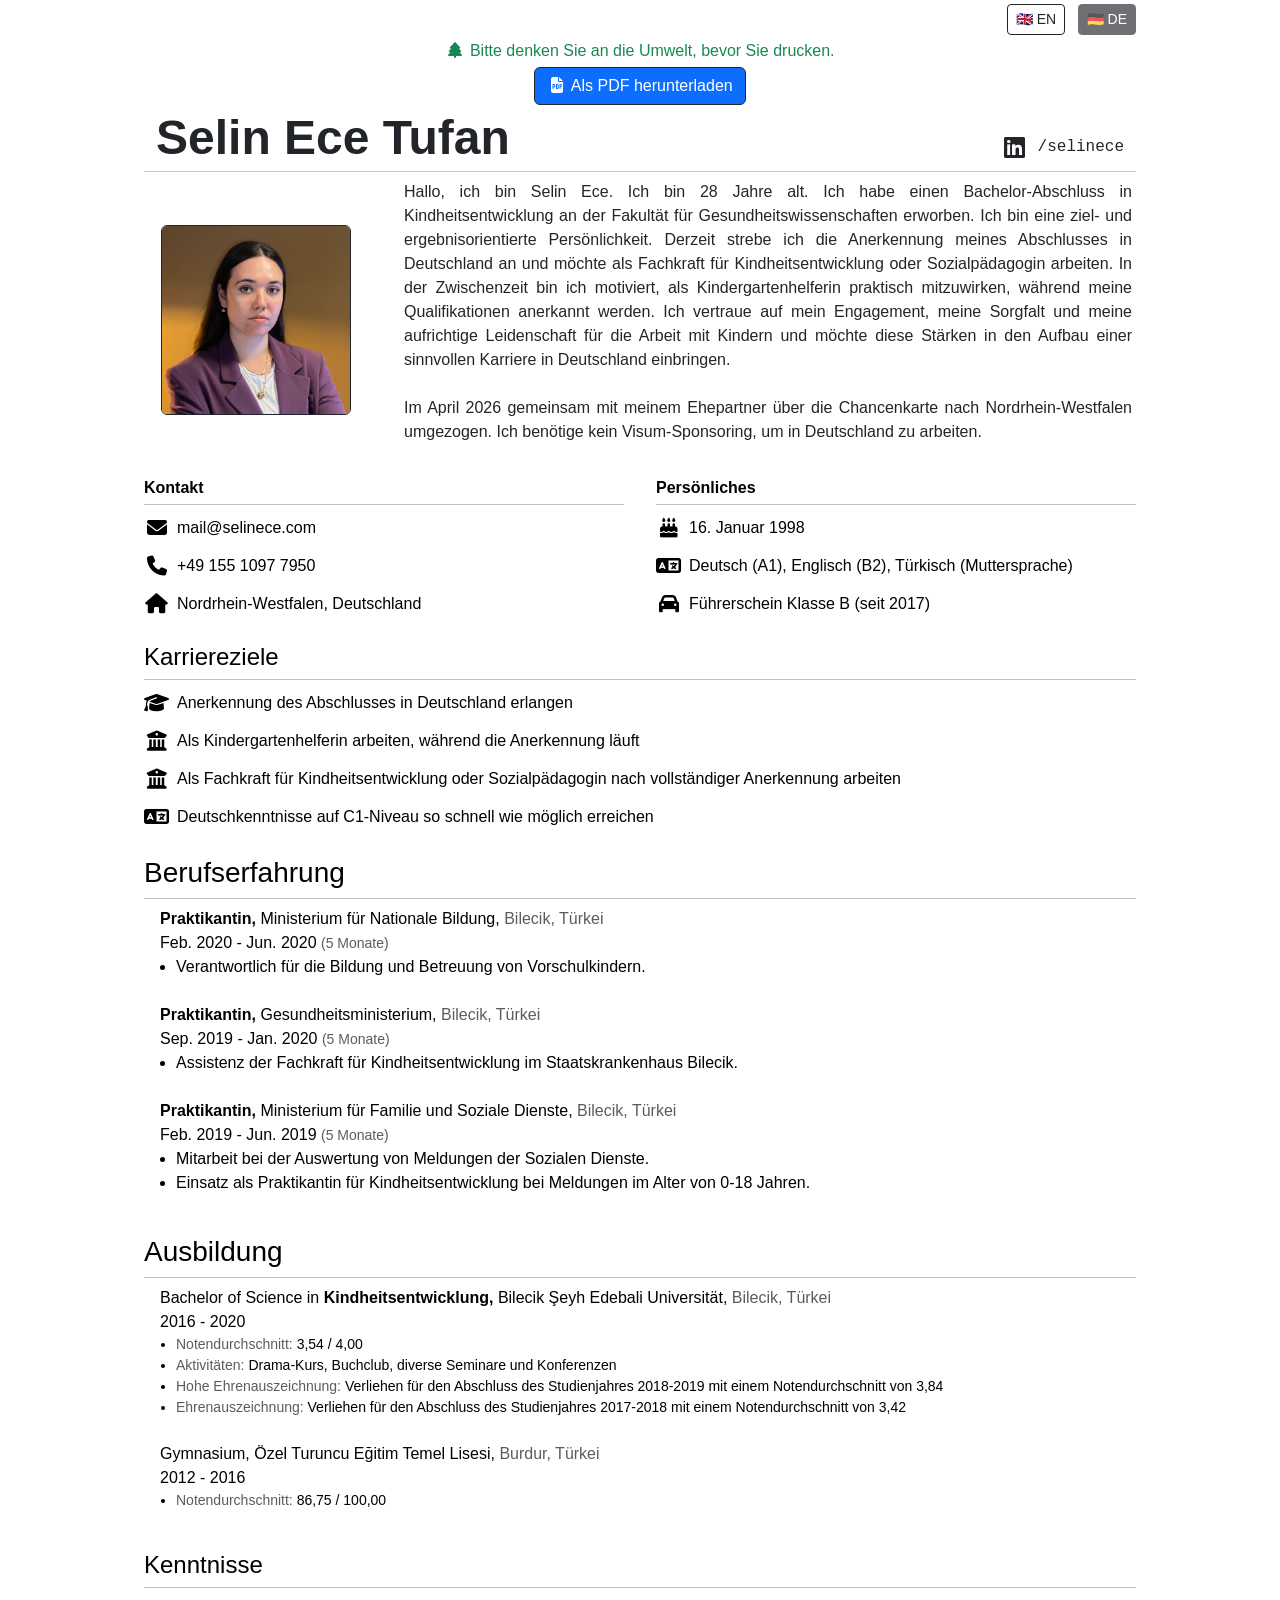
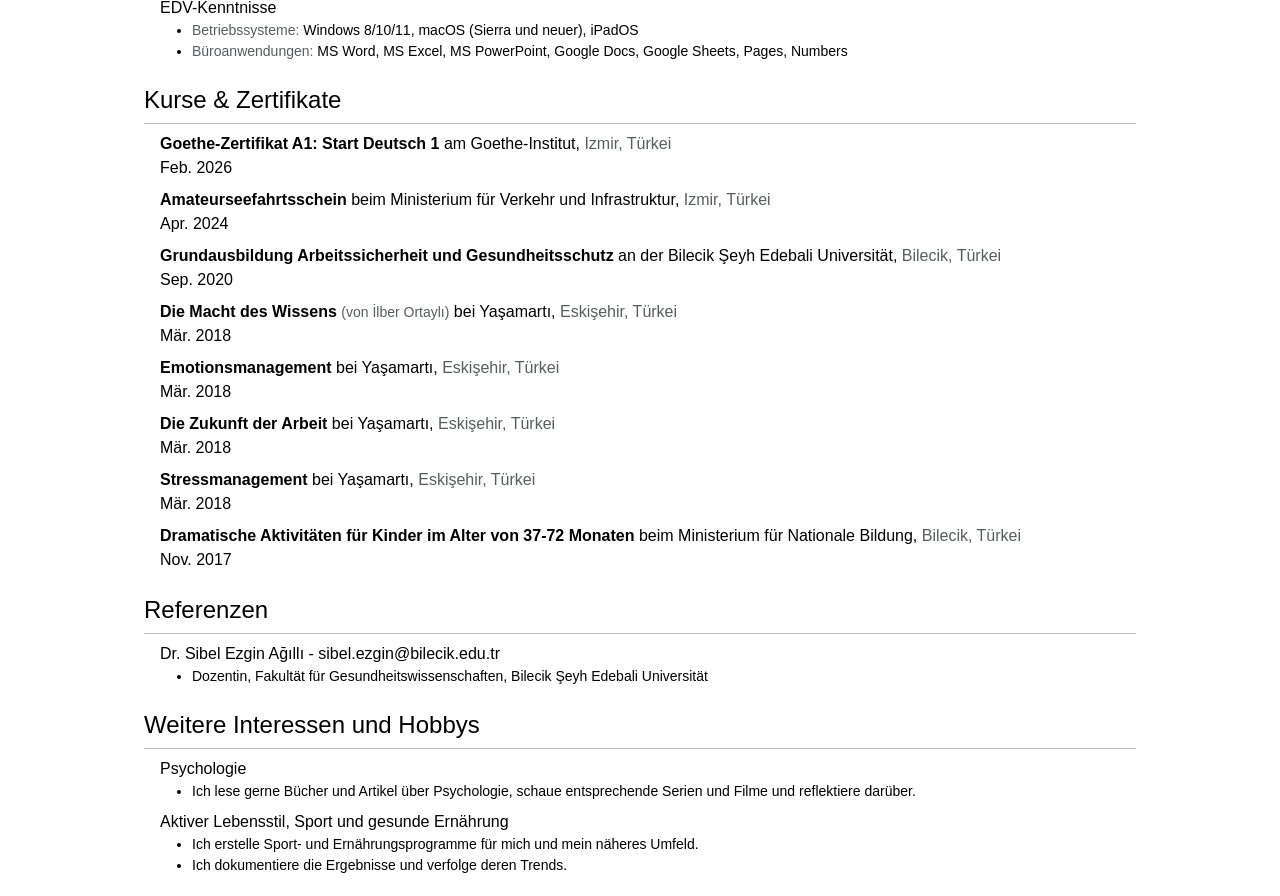
==== de/index.html @ 28ef95a2 "Redesign resume: EN/DE versions, Bootstrap 5, new sections - Migrated from Bootstrap 4 to 5.3.8 - Co" ====
<!DOCTYPE html>
<html lang="de">

<head>

    <meta charset="utf-8">
    <meta name="keywords"
          content="Selin Ece Tufan">
    <meta name="description" content="Selin Ece Tufan — Persönliche Webseite">
    <meta name="author" content="Selin Ece Tufan">
    <meta name="google" content="notranslate"/>
    <meta name="viewport" content="width=device-width, initial-scale=1">
    <meta name="theme-color" content="#ffffff">
    <link rel="canonical" href="https://selinece.com/de/"/>
    <link rel="alternate" hreflang="en" href="https://selinece.com/"/>
    <link rel="alternate" hreflang="de" href="https://selinece.com/de/"/>
    <link rel="alternate" hreflang="x-default" href="https://selinece.com/"/>

    <!-- Open Graph -->
    <meta property="og:type" content="website">
    <meta property="og:title" content="Selin Ece Tufan">
    <meta property="og:description" content="Selin Ece Tufan — Persönliche Webseite">
    <meta property="og:url" content="https://selinece.com/de/">
    <meta property="og:site_name" content="Selin Ece Tufan">

    <!-- Twitter/X Card -->
    <meta name="twitter:card" content="summary">
    <meta name="twitter:title" content="Selin Ece Tufan">
    <meta name="twitter:description" content="Selin Ece Tufan — Persönliche Webseite">
    <link rel="stylesheet" href="https://cdn.jsdelivr.net/npm/bootstrap@5.3.8/dist/css/bootstrap.min.css"
          integrity="sha384-sRIl4kxILFvY47J16cr9ZwB07vP4J8+LH7qKQnuqkuIAvNWLzeN8tE5YBujZqJLB" crossorigin="anonymous">
    <link href="../assets/fontawesome-free-6.2.1-web/css/fontawesome.css" rel="stylesheet">
    <link href="../assets/fontawesome-free-6.2.1-web/css/brands.css" rel="stylesheet">
    <link href="../assets/fontawesome-free-6.2.1-web/css/solid.css" rel="stylesheet">
    <link rel="stylesheet" href="../css/style.css">
    <title>Selin Ece Tufan</title>

    <!-- Structured Data -->
    <script type="application/ld+json">
    {
        "@context": "https://schema.org",
        "@type": "Person",
        "name": "Selin Ece Tufan",
        "url": "https://selinece.com",
        "image": "https://selinece.com/images/me.jpeg",
        "email": "mail@selinece.com",
        "address": {
            "@type": "PostalAddress",
            "addressRegion": "Nordrhein-Westfalen",
            "addressCountry": "DE"
        },
        "sameAs": [
            "https://www.linkedin.com/in/selinece"
        ],
        "alumniOf": [
            {
                "@type": "CollegeOrUniversity",
                "name": "Bilecik Şeyh Edebali Universität"
            }
        ]
    }
    </script>
</head>

<body>
<div class="container content-width">

    <div class="row d-print-none">
        <div class="col text-end">
            <a href="/" class="btn btn-sm btn-outline-dark m-1">🇬🇧 EN</a>
            <a href="/de/" class="btn btn-sm btn-dark m-1 disabled">🇩🇪 DE</a>
        </div>
    </div>
    <div class="row d-print-none">
        <div class="col text-center">
			<span class="text-success">
				<i class="fas fa-tree fa-fw"></i>
				Bitte denken Sie an die Umwelt, bevor Sie drucken.
			</span>
            <br>
            <a class="btn btn-primary m-1 border border-dark" href="../pdf/de/Selin Ece Tufan.pdf"
               role="button">
                <i class="fas fa-file-pdf fa-fw"></i>
                Als PDF herunterladen
            </a>
        </div>
    </div>

    <div class="row justify-content-between ms-1 me-1 align-items-end">
        <div class="col-12 col-md-auto">
            <h1 class="display-5 text-nowrap m-0 fw-bold">
                Selin Ece Tufan
            </h1>
        </div>
        <div class="col-12 col-md-auto mt-2 mt-md-0">
            <div class="d-flex align-items-end">
                <div>
                    <a href="https://www.linkedin.com/in/selinece">
                        <i class="fab fa-linkedin fa-fw h4 text-dark"></i>
                    </a>
                </div>
                <p class="mb-2 ms-2 text-dark font-monospace">/selinece</p>
            </div>
        </div>
    </div>
    <hr class="my-1 ms-1 me-1 mb-2">
    <div class="row">
        <div class="col-md-3 d-flex align-items-center justify-content-center">
            <img src="../images/me.jpeg" alt="Selin Ece Tufan" class="rounded img-fluid border border-dark"
                 style="max-height:190px;">
        </div>
        <div class="col ms-2 me-2">
            <p class="text-justify">
                Hallo, ich bin Selin Ece. Ich bin 28 Jahre alt. Ich habe einen Bachelor-Abschluss in Kindheitsentwicklung an der Fakultät für Gesundheitswissenschaften erworben. Ich bin eine ziel- und ergebnisorientierte Persönlichkeit. Derzeit strebe ich die Anerkennung meines Abschlusses in Deutschland an und möchte als Fachkraft für Kindheitsentwicklung oder Sozialpädagogin arbeiten. In der Zwischenzeit bin ich motiviert, als Kindergartenhelferin praktisch mitzuwirken, während meine Qualifikationen anerkannt werden. Ich vertraue auf mein Engagement, meine Sorgfalt und meine aufrichtige Leidenschaft für die Arbeit mit Kindern und möchte diese Stärken in den Aufbau einer sinnvollen Karriere in Deutschland einbringen.
                <br><br>
                Im April 2026 gemeinsam mit meinem Ehepartner über die Chancenkarte nach Nordrhein-Westfalen umgezogen. Ich benötige kein Visum-Sponsoring, um in Deutschland zu arbeiten.
            </p>
        </div>
    </div>

    <div class="row mt-3">
        <div class="col-md-6">
            <table class="table table-sm table-borderless">
                <thead>
                <tr>
                    <th class="mt-0 pt-0 mb-0 pb-0" colspan="2" scope="col">Kontakt</th>
                </tr>
                <tr>
                    <th colspan="2" scope="col">
                        <hr class="m-0">
                    </th>
                </tr>
                </thead>
                <tbody>
                <tr>
                    <td class="text-center lead max-w-30"><i class="fas fa-envelope fa-fw"></i></td>
                    <td class="align-middle">mail@selinece.com</td>
                </tr>
                <tr>
                    <td class="text-center lead max-w-30"><i class="fas fa-phone fa-fw"></i></td>
                    <td class="align-middle">+49 155 1097 7950</td>
                </tr>
                <tr>
                    <td class="text-center lead max-w-30"><i class="fas fa-home fa-fw"></i></td>
                    <td class="align-middle">Nordrhein-Westfalen, Deutschland</td>
                </tr>
                </tbody>
            </table>
        </div>
        <div class="col-md-6">
            <table class="table table-sm table-borderless">
                <thead>
                <tr>
                    <th class="mt-0 pt-0 mb-0 pb-0" colspan="2" scope="col">Persönliches</th>
                </tr>
                <tr>
                    <th colspan="2" scope="col">
                        <hr class="m-0">
                    </th>
                </tr>
                </thead>
                <tbody>
                <tr>
                    <td class="text-center lead max-w-30"><i class="fas fa-birthday-cake"></i></td>
                    <td class="align-middle">16. Januar 1998</td>
                </tr>
                <tr>
                    <td class="text-center lead max-w-30"><i class="fas fa-language"></i></td>
                    <td class="align-middle">Deutsch (A1), Englisch (B2), Türkisch (Muttersprache)</td>
                </tr>
                <tr>
                    <td class="text-center lead max-w-30"><i class="fas fa-car"></i></td>
                    <td class="align-middle">Führerschein Klasse B (seit 2017)</td>
                </tr>
                </tbody>
            </table>
        </div>
    </div>
    <div class="row">
        <div class="col">
            <table class="table table-sm table-borderless">
                <thead>
                <tr>
                    <th colspan="2" scope="col">
                        <p class="h4 m-0">Karriereziele</p>
                    </th>
                </tr>
                <tr>
                    <th colspan="2" scope="col">
                        <hr class="my-0">
                    </th>
                </tr>
                </thead>
                <tbody>
                <tr>
                    <td class="text-center lead max-w-30">
                        <i class="fas fa-graduation-cap fa-fw"></i>
                    </td>
                    <td class="align-middle">
                        Anerkennung des Abschlusses in Deutschland erlangen
                    </td>
                </tr>
                <tr>
                    <td class="text-center lead max-w-30">
                        <i class="fas fa-building-columns fa-fw"></i>
                    </td>
                    <td class="align-middle">
                        Als Kindergartenhelferin arbeiten, während die Anerkennung läuft
                    </td>
                </tr>
                <tr>
                    <td class="text-center lead max-w-30">
                        <i class="fas fa-building-columns fa-fw"></i>
                    </td>
                    <td class="align-middle">
                        Als Fachkraft für Kindheitsentwicklung oder Sozialpädagogin nach vollständiger Anerkennung arbeiten
                    </td>
                </tr>
                <tr>
                    <td class="text-center lead max-w-30">
                        <i class="fas fa-language fa-fw"></i>
                    </td>
                    <td class="align-middle">
                        Deutschkenntnisse auf C1-Niveau so schnell wie möglich erreichen
                    </td>
                </tr>
                </tbody>
            </table>
        </div>
    </div>
    <div class="row">
        <div class="col">
            <table class="table table-sm table-borderless">
                <thead>
                <tr>
                    <th colspan="2" scope="col">
                        <p class="h3 m-0">
                            Berufserfahrung
                        </p>
                    </th>
                </tr>
                </thead>
                <tbody>
                <tr>
                    <td colspan="2">
                        <hr class="my-0">
                    </td>
                </tr>
                <tr>
                    <td colspan="2" class="mb-0 pb-0">
                        <div class="row justify-content-between me-1 ms-1">
                            <div>
                                <b>
                                    Praktikantin,
                                </b>
                                Ministerium für Nationale Bildung,
                                <span class="text-muted">
									Bilecik, Türkei
								</span>
                            </div>
                            <div>
                                Feb. 2020 - Jun. 2020 <span
                                    class="text-muted text-nowrap small">(5 Monate)</span>
                            </div>
                        </div>
                    </td>
                </tr>
                <tr>
                    <td class="text-justify mt-0 pt-0" colspan="2">
                        <ul>
                            <li>Verantwortlich für die Bildung und Betreuung von Vorschulkindern.
                            </li>
                        </ul>
                    </td>
                </tr>
                <tr>
                    <td colspan="2" class="mb-0 pb-0">
                        <div class="row justify-content-between me-1 ms-1">
                            <div>
                                <b>
                                    Praktikantin,
                                </b>
                                Gesundheitsministerium,
                                <span class="text-muted">
									Bilecik, Türkei
								</span>
                            </div>
                            <div>
                                Sep. 2019 - Jan. 2020 <span
                                    class="text-muted text-nowrap small">(5 Monate)</span>
                            </div>
                        </div>
                    </td>
                </tr>
                <tr>
                    <td class="text-justify mt-0 pt-0" colspan="2">
                        <ul>
                            <li>Assistenz der Fachkraft für Kindheitsentwicklung im Staatskrankenhaus Bilecik.
                            </li>
                        </ul>
                    </td>
                </tr>
                <tr>
                    <td colspan="2" class="mb-0 pb-0">
                        <div class="row justify-content-between me-1 ms-1">
                            <div>
                                <b>
                                    Praktikantin,
                                </b>
                                Ministerium für Familie und Soziale Dienste,
                                <span class="text-muted">
									Bilecik, Türkei
								</span>
                            </div>
                            <div>
                                Feb. 2019 - Jun. 2019 <span
                                    class="text-muted text-nowrap small">(5 Monate)</span>
                            </div>
                        </div>
                    </td>
                </tr>
                <tr>
                    <td class="text-justify mt-0 pt-0" colspan="2">
                        <ul>
                            <li>Mitarbeit bei der Auswertung von Meldungen der Sozialen Dienste.
                            </li>
                            <li>Einsatz als Praktikantin für Kindheitsentwicklung bei Meldungen im Alter von 0-18 Jahren.
                            </li>
                        </ul>
                    </td>
                </tr>
                </tbody>
            </table>
        </div>
    </div>
    <div class="row">
        <div class="col">
            <table class="table table-sm table-borderless">
                <thead>
                <tr>
                    <th colspan="2" scope="col">
                        <p class="h3 m-0">Ausbildung</p>
                    </th>
                </tr>
                <tr>
                    <th colspan="2" scope="col">
                        <hr class="my-0">
                    </th>
                </tr>
                </thead>
                <tbody>
                <tr>
                    <td colspan="2" class="mb-0 pb-0">
                        <div class="row justify-content-between me-1 ms-1">
                            <div>
                                Bachelor of Science in
                                <b>Kindheitsentwicklung, </b>
                                    Bilecik Şeyh Edebali Universität,
                                <span class="text-muted">
									Bilecik, Türkei
								</span>
                            </div>
                            <div>
                                2016 - 2020
                            </div>
                        </div>
                    </td>
                </tr>
                <tr>
                    <td class="text-justify mt-0 pt-0" colspan="2">
                        <ul>
                            <li class="small">
								<span class="text-muted">
									Notendurchschnitt:
								</span>
                                3,54 / 4,00
                            </li>
                            <li class="small">
								<span class="text-muted">
									Aktivitäten:
								</span>
                                Drama-Kurs, Buchclub, diverse Seminare und Konferenzen
                            </li>
                            <li class="small">
								<span class="text-muted">
									Hohe Ehrenauszeichnung:
								</span>
                                Verliehen für den Abschluss des Studienjahres 2018-2019 mit einem Notendurchschnitt von 3,84
                            </li>
                            <li class="small">
								<span class="text-muted">
									Ehrenauszeichnung:
								</span>
                                Verliehen für den Abschluss des Studienjahres 2017-2018 mit einem Notendurchschnitt von 3,42
                            </li>
                        </ul>
                    </td>
                </tr>
                <tr>
                    <td colspan="2" class="mb-0 pb-0">
                        <div class="row justify-content-between me-1 ms-1">
                            <div>
                                Gymnasium,
                                Özel Turuncu Eğitim Temel Lisesi,
                                <span class="text-muted">
									Burdur, Türkei
								</span>
                            </div>
                            <div>
                                2012 - 2016
                            </div>
                        </div>
                    </td>
                </tr>
                <tr>
                    <td class="text-justify mt-0 pt-0" colspan="2">
                        <ul>
                            <li class="small">
								<span class="text-muted">
									Notendurchschnitt:
								</span>
                                86,75 / 100,00
                            </li>
                        </ul>
                    </td>
                </tr>
                </tbody>
            </table>
        </div>
    </div>
    <div class="row">
        <div class="col">
            <table class="table table-sm table-borderless">
                <thead>
                <tr>
                    <th colspan="2" scope="col">
                        <p class="h4 m-0">Kenntnisse</p>
                    </th>
                </tr>
                <tr>
                    <th colspan="2" scope="col">
                        <hr class="my-0">
                    </th>
                </tr>
                </thead>
                <tbody>
                <tr>
                    <td colspan="2">
                        <div class="row justify-content-between me-1 ms-1">
                            <div>
                                EDV-Kenntnisse
                                <br>
                                <ul class="m-0">
                                    <li class="small">
										<span class="text-muted">
											Betriebssysteme:
										</span>
                                        Windows 8/10/11, macOS (Sierra und neuer), iPadOS
                                    </li>
                                    <li class="small">
										<span class="text-muted">
											Büroanwendungen:
										</span>
                                        MS Word, MS Excel, MS PowerPoint, Google Docs, Google Sheets, Pages, Numbers
                                    </li>
                                </ul>
                            </div>
                        </div>
                    </td>
                </tr>
                </tbody>
            </table>
        </div>
    </div>
    <div class="row">
        <div class="col">
            <table class="table table-sm table-borderless">
                <thead>
                <tr>
                    <th colspan="2" scope="col">
                        <p class="h4 m-0">Kurse & Zertifikate</p>
                    </th>
                </tr>
                <tr>
                    <th colspan="2" scope="col">
                        <hr class="my-0">
                    </th>
                </tr>
                </thead>
                <tbody>
                <tr>
                    <td colspan="2">
                        <div class="row justify-content-between me-1 ms-1">
                            <div>
                                <b>Goethe-Zertifikat A1: Start Deutsch 1</b>
                                am Goethe-Institut,
                                <span class="text-muted">Izmir, Türkei</span>
                            </div>
                            <div>Feb. 2026</div>
                        </div>
                    </td>
                </tr>
                <tr>
                    <td colspan="2">
                        <div class="row justify-content-between me-1 ms-1">
                            <div>
                                <b>Amateurseefahrtsschein</b>
                                beim Ministerium für Verkehr und Infrastruktur,
                                <span class="text-muted">Izmir, Türkei</span>
                            </div>
                            <div>Apr. 2024</div>
                        </div>
                    </td>
                </tr>
                <tr>
                    <td colspan="2">
                        <div class="row justify-content-between me-1 ms-1">
                            <div>
                                <b>Grundausbildung Arbeitssicherheit und Gesundheitsschutz</b>
                                an der Bilecik Şeyh Edebali Universität,
                                <span class="text-muted">Bilecik, Türkei</span>
                            </div>
                            <div>Sep. 2020</div>
                        </div>
                    </td>
                </tr>
                <tr>
                    <td colspan="2">
                        <div class="row justify-content-between me-1 ms-1">
                            <div>
                                <b>Die Macht des Wissens</b>
                                <span class="text-muted small">(von İlber Ortaylı)</span>
                                bei Yaşamartı,
                                <span class="text-muted">Eskişehir, Türkei</span>
                            </div>
                            <div>Mär. 2018</div>
                        </div>
                    </td>
                </tr>
                <tr>
                    <td colspan="2">
                        <div class="row justify-content-between me-1 ms-1">
                            <div>
                                <b>Emotionsmanagement</b>
                                bei Yaşamartı,
                                <span class="text-muted">Eskişehir, Türkei</span>
                            </div>
                            <div>Mär. 2018</div>
                        </div>
                    </td>
                </tr>
                <tr>
                    <td colspan="2">
                        <div class="row justify-content-between me-1 ms-1">
                            <div>
                                <b>Die Zukunft der Arbeit</b>
                                bei Yaşamartı,
                                <span class="text-muted">Eskişehir, Türkei</span>
                            </div>
                            <div>Mär. 2018</div>
                        </div>
                    </td>
                </tr>
                <tr>
                    <td colspan="2">
                        <div class="row justify-content-between me-1 ms-1">
                            <div>
                                <b>Stressmanagement</b>
                                bei Yaşamartı,
                                <span class="text-muted">Eskişehir, Türkei</span>
                            </div>
                            <div>Mär. 2018</div>
                        </div>
                    </td>
                </tr>
                <tr>
                    <td colspan="2">
                        <div class="row justify-content-between me-1 ms-1">
                            <div>
                                <b>Dramatische Aktivitäten für Kinder im Alter von 37-72 Monaten</b>
                                beim Ministerium für Nationale Bildung,
                                <span class="text-muted">Bilecik, Türkei</span>
                            </div>
                            <div>Nov. 2017</div>
                        </div>
                    </td>
                </tr>
                </tbody>
            </table>
        </div>
    </div>
    <div class="row">
        <div class="col">
            <table class="table table-sm table-borderless">
                <thead>
                <tr>
                    <th colspan="2" scope="col">
                        <p class="h4 m-0">Referenzen</p>
                    </th>
                </tr>
                <tr>
                    <th colspan="2" scope="col">
                        <hr class="my-0">
                    </th>
                </tr>
                </thead>
                <tbody>
                <tr>
                    <td colspan="2">
                        <div class="row justify-content-between me-1 ms-1">
                            <div>
                                Dr. Sibel Ezgin Ağıllı - sibel.ezgin@bilecik.edu.tr
                                <br>
                                <ul class="m-0">
                                    <li class="small">
                                        Dozentin, Fakultät für Gesundheitswissenschaften, Bilecik Şeyh Edebali Universität
                                    </li>
                                </ul>
                            </div>
                        </div>
                    </td>
                </tr>
                </tbody>
            </table>
        </div>
    </div>
    <div class="row">
        <div class="col">
            <table class="table table-sm table-borderless">
                <thead>
                <tr>
                    <th colspan="2" scope="col">
                        <p class="h4 m-0">Weitere Interessen und Hobbys</p>
                    </th>
                </tr>
                <tr>
                    <th colspan="2" scope="col">
                        <hr class="my-0">
                    </th>
                </tr>
                </thead>
                <tbody>
                <tr>
                    <td colspan="2">
                        <div class="row justify-content-between me-1 ms-1">
                            <div>
                                Psychologie
                                <br>
                                <ul class="m-0">
                                    <li class="small">
                                        Ich lese gerne Bücher und Artikel über Psychologie, schaue entsprechende Serien und Filme und reflektiere darüber.
                                    </li>
                                </ul>
                            </div>
                        </div>
                    </td>
                </tr>
                <tr>
                    <td colspan="2">
                        <div class="row justify-content-between me-1 ms-1">
                            <div>
                                Aktiver Lebensstil, Sport und gesunde Ernährung
                                <br>
                                <ul class="m-0">
                                    <li class="small">
                                        Ich erstelle Sport- und Ernährungsprogramme für mich und mein näheres Umfeld.
                                    </li>
                                    <li class="small">
                                        Ich dokumentiere die Ergebnisse und verfolge deren Trends.
                                    </li>
                                </ul>
                            </div>
                        </div>
                    </td>
                </tr>
                </tbody>
            </table>
        </div>
    </div>
</div>

<script src="https://cdn.jsdelivr.net/npm/bootstrap@5.3.8/dist/js/bootstrap.bundle.min.js"
        integrity="sha384-FKyoEForCGlyvwx9Hj09JcYn3nv7wiPVlz7YYwJrWVcXK/BmnVDxM+D2scQbITxI" crossorigin="anonymous"></script>
<script async defer src="https://buttons.github.io/buttons.js"></script>

</body>

</html>
---- assets/fontawesome-free-6.2.1-web/css/brands.css ----
/*!
 * Font Awesome Free 6.2.1 by @fontawesome - https://fontawesome.com
 * License - https://fontawesome.com/license/free (Icons: CC BY 4.0, Fonts: SIL OFL 1.1, Code: MIT License)
 * Copyright 2022 Fonticons, Inc.
 */
:root, :host {
  --fa-style-family-brands: 'Font Awesome 6 Brands';
  --fa-font-brands: normal 400 1em/1 'Font Awesome 6 Brands'; }

@font-face {
  font-family: 'Font Awesome 6 Brands';
  font-style: normal;
  font-weight: 400;
  font-display: block;
  src: url("../webfonts/fa-brands-400.woff2") format("woff2"), url("../webfonts/fa-brands-400.ttf") format("truetype"); }

.fab,
.fa-brands {
  font-weight: 400; }

.fa-monero:before {
  content: "\f3d0"; }

.fa-hooli:before {
  content: "\f427"; }

.fa-yelp:before {
  content: "\f1e9"; }

.fa-cc-visa:before {
  content: "\f1f0"; }

.fa-lastfm:before {
  content: "\f202"; }

.fa-shopware:before {
  content: "\f5b5"; }

.fa-creative-commons-nc:before {
  content: "\f4e8"; }

.fa-aws:before {
  content: "\f375"; }

.fa-redhat:before {
  content: "\f7bc"; }

.fa-yoast:before {
  content: "\f2b1"; }

.fa-cloudflare:before {
  content: "\e07d"; }

.fa-ups:before {
  content: "\f7e0"; }

.fa-wpexplorer:before {
  content: "\f2de"; }

.fa-dyalog:before {
  content: "\f399"; }

.fa-bity:before {
  content: "\f37a"; }

.fa-stackpath:before {
  content: "\f842"; }

.fa-buysellads:before {
  content: "\f20d"; }

.fa-first-order:before {
  content: "\f2b0"; }

.fa-modx:before {
  content: "\f285"; }

.fa-guilded:before {
  content: "\e07e"; }

.fa-vnv:before {
  content: "\f40b"; }

.fa-square-js:before {
  content: "\f3b9"; }

.fa-js-square:before {
  content: "\f3b9"; }

.fa-microsoft:before {
  content: "\f3ca"; }

.fa-qq:before {
  content: "\f1d6"; }

.fa-orcid:before {
  content: "\f8d2"; }

.fa-java:before {
  content: "\f4e4"; }

.fa-invision:before {
  content: "\f7b0"; }

.fa-creative-commons-pd-alt:before {
  content: "\f4ed"; }

.fa-centercode:before {
  content: "\f380"; }

.fa-glide-g:before {
  content: "\f2a6"; }

.fa-drupal:before {
  content: "\f1a9"; }

.fa-hire-a-helper:before {
  content: "\f3b0"; }

.fa-creative-commons-by:before {
  content: "\f4e7"; }

.fa-unity:before {
  content: "\e049"; }

.fa-whmcs:before {
  content: "\f40d"; }

.fa-rocketchat:before {
  content: "\f3e8"; }

.fa-vk:before {
  content: "\f189"; }

.fa-untappd:before {
  content: "\f405"; }

.fa-mailchimp:before {
  content: "\f59e"; }

.fa-css3-alt:before {
  content: "\f38b"; }

.fa-square-reddit:before {
  content: "\f1a2"; }

.fa-reddit-square:before {
  content: "\f1a2"; }

.fa-vimeo-v:before {
  content: "\f27d"; }

.fa-contao:before {
  content: "\f26d"; }

.fa-square-font-awesome:before {
  content: "\e5ad"; }

.fa-deskpro:before {
  content: "\f38f"; }

.fa-sistrix:before {
  content: "\f3ee"; }

.fa-square-instagram:before {
  content: "\e055"; }

.fa-instagram-square:before {
  content: "\e055"; }

.fa-battle-net:before {
  content: "\f835"; }

.fa-the-red-yeti:before {
  content: "\f69d"; }

.fa-square-hacker-news:before {
  content: "\f3af"; }

.fa-hacker-news-square:before {
  content: "\f3af"; }

.fa-edge:before {
  content: "\f282"; }

.fa-napster:before {
  content: "\f3d2"; }

.fa-square-snapchat:before {
  content: "\f2ad"; }

.fa-snapchat-square:before {
  content: "\f2ad"; }

.fa-google-plus-g:before {
  content: "\f0d5"; }

.fa-artstation:before {
  content: "\f77a"; }

.fa-markdown:before {
  content: "\f60f"; }

.fa-sourcetree:before {
  content: "\f7d3"; }

.fa-google-plus:before {
  content: "\f2b3"; }

.fa-diaspora:before {
  content: "\f791"; }

.fa-foursquare:before {
  content: "\f180"; }

.fa-stack-overflow:before {
  content: "\f16c"; }

.fa-github-alt:before {
  content: "\f113"; }

.fa-phoenix-squadron:before {
  content: "\f511"; }

.fa-pagelines:before {
  content: "\f18c"; }

.fa-algolia:before {
  content: "\f36c"; }

.fa-red-river:before {
  content: "\f3e3"; }

.fa-creative-commons-sa:before {
  content: "\f4ef"; }

.fa-safari:before {
  content: "\f267"; }

.fa-google:before {
  content: "\f1a0"; }

.fa-square-font-awesome-stroke:before {
  content: "\f35c"; }

.fa-font-awesome-alt:before {
  content: "\f35c"; }

.fa-atlassian:before {
  content: "\f77b"; }

.fa-linkedin-in:before {
  content: "\f0e1"; }

.fa-digital-ocean:before {
  content: "\f391"; }

.fa-nimblr:before {
  content: "\f5a8"; }

.fa-chromecast:before {
  content: "\f838"; }

.fa-evernote:before {
  content: "\f839"; }

.fa-hacker-news:before {
  content: "\f1d4"; }

.fa-creative-commons-sampling:before {
  content: "\f4f0"; }

.fa-adversal:before {
  content: "\f36a"; }

.fa-creative-commons:before {
  content: "\f25e"; }

.fa-watchman-monitoring:before {
  content: "\e087"; }

.fa-fonticons:before {
  content: "\f280"; }

.fa-weixin:before {
  content: "\f1d7"; }

.fa-shirtsinbulk:before {
  content: "\f214"; }

.fa-codepen:before {
  content: "\f1cb"; }

.fa-git-alt:before {
  content: "\f841"; }

.fa-lyft:before {
  content: "\f3c3"; }

.fa-rev:before {
  content: "\f5b2"; }

.fa-windows:before {
  content: "\f17a"; }

.fa-wizards-of-the-coast:before {
  content: "\f730"; }

.fa-square-viadeo:before {
  content: "\f2aa"; }

.fa-viadeo-square:before {
  content: "\f2aa"; }

.fa-meetup:before {
  content: "\f2e0"; }

.fa-centos:before {
  content: "\f789"; }

.fa-adn:before {
  content: "\f170"; }

.fa-cloudsmith:before {
  content: "\f384"; }

.fa-pied-piper-alt:before {
  content: "\f1a8"; }

.fa-square-dribbble:before {
  content: "\f397"; }

.fa-dribbble-square:before {
  content: "\f397"; }

.fa-codiepie:before {
  content: "\f284"; }

.fa-node:before {
  content: "\f419"; }

.fa-mix:before {
  content: "\f3cb"; }

.fa-steam:before {
  content: "\f1b6"; }

.fa-cc-apple-pay:before {
  content: "\f416"; }

.fa-scribd:before {
  content: "\f28a"; }

.fa-openid:before {
  content: "\f19b"; }

.fa-instalod:before {
  content: "\e081"; }

.fa-expeditedssl:before {
  content: "\f23e"; }

.fa-sellcast:before {
  content: "\f2da"; }

.fa-square-twitter:before {
  content: "\f081"; }

.fa-twitter-square:before {
  content: "\f081"; }

.fa-r-project:before {
  content: "\f4f7"; }

.fa-delicious:before {
  content: "\f1a5"; }

.fa-freebsd:before {
  content: "\f3a4"; }

.fa-vuejs:before {
  content: "\f41f"; }

.fa-accusoft:before {
  content: "\f369"; }

.fa-ioxhost:before {
  content: "\f208"; }

.fa-fonticons-fi:before {
  content: "\f3a2"; }

.fa-app-store:before {
  content: "\f36f"; }

.fa-cc-mastercard:before {
  content: "\f1f1"; }

.fa-itunes-note:before {
  content: "\f3b5"; }

.fa-golang:before {
  content: "\e40f"; }

.fa-kickstarter:before {
  content: "\f3bb"; }

.fa-grav:before {
  content: "\f2d6"; }

.fa-weibo:before {
  content: "\f18a"; }

.fa-uncharted:before {
  content: "\e084"; }

.fa-firstdraft:before {
  content: "\f3a1"; }

.fa-square-youtube:before {
  content: "\f431"; }

.fa-youtube-square:before {
  content: "\f431"; }

.fa-wikipedia-w:before {
  content: "\f266"; }

.fa-wpressr:before {
  content: "\f3e4"; }

.fa-rendact:before {
  content: "\f3e4"; }

.fa-angellist:before {
  content: "\f209"; }

.fa-galactic-republic:before {
  content: "\f50c"; }

.fa-nfc-directional:before {
  content: "\e530"; }

.fa-skype:before {
  content: "\f17e"; }

.fa-joget:before {
  content: "\f3b7"; }

.fa-fedora:before {
  content: "\f798"; }

.fa-stripe-s:before {
  content: "\f42a"; }

.fa-meta:before {
  content: "\e49b"; }

.fa-laravel:before {
  content: "\f3bd"; }

.fa-hotjar:before {
  content: "\f3b1"; }

.fa-bluetooth-b:before {
  content: "\f294"; }

.fa-sticker-mule:before {
  content: "\f3f7"; }

.fa-creative-commons-zero:before {
  content: "\f4f3"; }

.fa-hips:before {
  content: "\f452"; }

.fa-behance:before {
  content: "\f1b4"; }

.fa-reddit:before {
  content: "\f1a1"; }

.fa-discord:before {
  content: "\f392"; }

.fa-chrome:before {
  content: "\f268"; }

.fa-app-store-ios:before {
  content: "\f370"; }

.fa-cc-discover:before {
  content: "\f1f2"; }

.fa-wpbeginner:before {
  content: "\f297"; }

.fa-confluence:before {
  content: "\f78d"; }

.fa-mdb:before {
  content: "\f8ca"; }

.fa-dochub:before {
  content: "\f394"; }

.fa-accessible-icon:before {
  content: "\f368"; }

.fa-ebay:before {
  content: "\f4f4"; }

.fa-amazon:before {
  content: "\f270"; }

.fa-unsplash:before {
  content: "\e07c"; }

.fa-yarn:before {
  content: "\f7e3"; }

.fa-square-steam:before {
  content: "\f1b7"; }

.fa-steam-square:before {
  content: "\f1b7"; }

.fa-500px:before {
  content: "\f26e"; }

.fa-square-vimeo:before {
  content: "\f194"; }

.fa-vimeo-square:before {
  content: "\f194"; }

.fa-asymmetrik:before {
  content: "\f372"; }

.fa-font-awesome:before {
  content: "\f2b4"; }

.fa-font-awesome-flag:before {
  content: "\f2b4"; }

.fa-font-awesome-logo-full:before {
  content: "\f2b4"; }

.fa-gratipay:before {
  content: "\f184"; }

.fa-apple:before {
  content: "\f179"; }

.fa-hive:before {
  content: "\e07f"; }

.fa-gitkraken:before {
  content: "\f3a6"; }

.fa-keybase:before {
  content: "\f4f5"; }

.fa-apple-pay:before {
  content: "\f415"; }

.fa-padlet:before {
  content: "\e4a0"; }

.fa-amazon-pay:before {
  content: "\f42c"; }

.fa-square-github:before {
  content: "\f092"; }

.fa-github-square:before {
  content: "\f092"; }

.fa-stumbleupon:before {
  content: "\f1a4"; }

.fa-fedex:before {
  content: "\f797"; }

.fa-phoenix-framework:before {
  content: "\f3dc"; }

.fa-shopify:before {
  content: "\e057"; }

.fa-neos:before {
  content: "\f612"; }

.fa-hackerrank:before {
  content: "\f5f7"; }

.fa-researchgate:before {
  content: "\f4f8"; }

.fa-swift:before {
  content: "\f8e1"; }

.fa-angular:before {
  content: "\f420"; }

.fa-speakap:before {
  content: "\f3f3"; }

.fa-angrycreative:before {
  content: "\f36e"; }

.fa-y-combinator:before {
  content: "\f23b"; }

.fa-empire:before {
  content: "\f1d1"; }

.fa-envira:before {
  content: "\f299"; }

.fa-square-gitlab:before {
  content: "\e5ae"; }

.fa-gitlab-square:before {
  content: "\e5ae"; }

.fa-studiovinari:before {
  content: "\f3f8"; }

.fa-pied-piper:before {
  content: "\f2ae"; }

.fa-wordpress:before {
  content: "\f19a"; }

.fa-product-hunt:before {
  content: "\f288"; }

.fa-firefox:before {
  content: "\f269"; }

.fa-linode:before {
  content: "\f2b8"; }

.fa-goodreads:before {
  content: "\f3a8"; }

.fa-square-odnoklassniki:before {
  content: "\f264"; }

.fa-odnoklassniki-square:before {
  content: "\f264"; }

.fa-jsfiddle:before {
  content: "\f1cc"; }

.fa-sith:before {
  content: "\f512"; }

.fa-themeisle:before {
  content: "\f2b2"; }

.fa-page4:before {
  content: "\f3d7"; }

.fa-hashnode:before {
  content: "\e499"; }

.fa-react:before {
  content: "\f41b"; }

.fa-cc-paypal:before {
  content: "\f1f4"; }

.fa-squarespace:before {
  content: "\f5be"; }

.fa-cc-stripe:before {
  content: "\f1f5"; }

.fa-creative-commons-share:before {
  content: "\f4f2"; }

.fa-bitcoin:before {
  content: "\f379"; }

.fa-keycdn:before {
  content: "\f3ba"; }

.fa-opera:before {
  content: "\f26a"; }

.fa-itch-io:before {
  content: "\f83a"; }

.fa-umbraco:before {
  content: "\f8e8"; }

.fa-galactic-senate:before {
  content: "\f50d"; }

.fa-ubuntu:before {
  content: "\f7df"; }

.fa-draft2digital:before {
  content: "\f396"; }

.fa-stripe:before {
  content: "\f429"; }

.fa-houzz:before {
  content: "\f27c"; }

.fa-gg:before {
  content: "\f260"; }

.fa-dhl:before {
  content: "\f790"; }

.fa-square-pinterest:before {
  content: "\f0d3"; }

.fa-pinterest-square:before {
  content: "\f0d3"; }

.fa-xing:before {
  content: "\f168"; }

.fa-blackberry:before {
  content: "\f37b"; }

.fa-creative-commons-pd:before {
  content: "\f4ec"; }

.fa-playstation:before {
  content: "\f3df"; }

.fa-quinscape:before {
  content: "\f459"; }

.fa-less:before {
  content: "\f41d"; }

.fa-blogger-b:before {
  content: "\f37d"; }

.fa-opencart:before {
  content: "\f23d"; }

.fa-vine:before {
  content: "\f1ca"; }

.fa-paypal:before {
  content: "\f1ed"; }

.fa-gitlab:before {
  content: "\f296"; }

.fa-typo3:before {
  content: "\f42b"; }

.fa-reddit-alien:before {
  content: "\f281"; }

.fa-yahoo:before {
  content: "\f19e"; }

.fa-dailymotion:before {
  content: "\e052"; }

.fa-affiliatetheme:before {
  content: "\f36b"; }

.fa-pied-piper-pp:before {
  content: "\f1a7"; }

.fa-bootstrap:before {
  content: "\f836"; }

.fa-odnoklassniki:before {
  content: "\f263"; }

.fa-nfc-symbol:before {
  content: "\e531"; }

.fa-ethereum:before {
  content: "\f42e"; }

.fa-speaker-deck:before {
  content: "\f83c"; }

.fa-creative-commons-nc-eu:before {
  content: "\f4e9"; }

.fa-patreon:before {
  content: "\f3d9"; }

.fa-avianex:before {
  content: "\f374"; }

.fa-ello:before {
  content: "\f5f1"; }

.fa-gofore:before {
  content: "\f3a7"; }

.fa-bimobject:before {
  content: "\f378"; }

.fa-facebook-f:before {
  content: "\f39e"; }

.fa-square-google-plus:before {
  content: "\f0d4"; }

.fa-google-plus-square:before {
  content: "\f0d4"; }

.fa-mandalorian:before {
  content: "\f50f"; }

.fa-first-order-alt:before {
  content: "\f50a"; }

.fa-osi:before {
  content: "\f41a"; }

.fa-google-wallet:before {
  content: "\f1ee"; }

.fa-d-and-d-beyond:before {
  content: "\f6ca"; }

.fa-periscope:before {
  content: "\f3da"; }

.fa-fulcrum:before {
  content: "\f50b"; }

.fa-cloudscale:before {
  content: "\f383"; }

.fa-forumbee:before {
  content: "\f211"; }

.fa-mizuni:before {
  content: "\f3cc"; }

.fa-schlix:before {
  content: "\f3ea"; }

.fa-square-xing:before {
  content: "\f169"; }

.fa-xing-square:before {
  content: "\f169"; }

.fa-bandcamp:before {
  content: "\f2d5"; }

.fa-wpforms:before {
  content: "\f298"; }

.fa-cloudversify:before {
  content: "\f385"; }

.fa-usps:before {
  content: "\f7e1"; }

.fa-megaport:before {
  content: "\f5a3"; }

.fa-magento:before {
  content: "\f3c4"; }

.fa-spotify:before {
  content: "\f1bc"; }

.fa-optin-monster:before {
  content: "\f23c"; }

.fa-fly:before {
  content: "\f417"; }

.fa-aviato:before {
  content: "\f421"; }

.fa-itunes:before {
  content: "\f3b4"; }

.fa-cuttlefish:before {
  content: "\f38c"; }

.fa-blogger:before {
  content: "\f37c"; }

.fa-flickr:before {
  content: "\f16e"; }

.fa-viber:before {
  content: "\f409"; }

.fa-soundcloud:before {
  content: "\f1be"; }

.fa-digg:before {
  content: "\f1a6"; }

.fa-tencent-weibo:before {
  content: "\f1d5"; }

.fa-symfony:before {
  content: "\f83d"; }

.fa-maxcdn:before {
  content: "\f136"; }

.fa-etsy:before {
  content: "\f2d7"; }

.fa-facebook-messenger:before {
  content: "\f39f"; }

.fa-audible:before {
  content: "\f373"; }

.fa-think-peaks:before {
  content: "\f731"; }

.fa-bilibili:before {
  content: "\e3d9"; }

.fa-erlang:before {
  content: "\f39d"; }

.fa-cotton-bureau:before {
  content: "\f89e"; }

.fa-dashcube:before {
  content: "\f210"; }

.fa-42-group:before {
  content: "\e080"; }

.fa-innosoft:before {
  content: "\e080"; }

.fa-stack-exchange:before {
  content: "\f18d"; }

.fa-elementor:before {
  content: "\f430"; }

.fa-square-pied-piper:before {
  content: "\e01e"; }

.fa-pied-piper-square:before {
  content: "\e01e"; }

.fa-creative-commons-nd:before {
  content: "\f4eb"; }

.fa-palfed:before {
  content: "\f3d8"; }

.fa-superpowers:before {
  content: "\f2dd"; }

.fa-resolving:before {
  content: "\f3e7"; }

.fa-xbox:before {
  content: "\f412"; }

.fa-searchengin:before {
  content: "\f3eb"; }

.fa-tiktok:before {
  content: "\e07b"; }

.fa-square-facebook:before {
  content: "\f082"; }

.fa-facebook-square:before {
  content: "\f082"; }

.fa-renren:before {
  content: "\f18b"; }

.fa-linux:before {
  content: "\f17c"; }

.fa-glide:before {
  content: "\f2a5"; }

.fa-linkedin:before {
  content: "\f08c"; }

.fa-hubspot:before {
  content: "\f3b2"; }

.fa-deploydog:before {
  content: "\f38e"; }

.fa-twitch:before {
  content: "\f1e8"; }

.fa-ravelry:before {
  content: "\f2d9"; }

.fa-mixer:before {
  content: "\e056"; }

.fa-square-lastfm:before {
  content: "\f203"; }

.fa-lastfm-square:before {
  content: "\f203"; }

.fa-vimeo:before {
  content: "\f40a"; }

.fa-mendeley:before {
  content: "\f7b3"; }

.fa-uniregistry:before {
  content: "\f404"; }

.fa-figma:before {
  content: "\f799"; }

.fa-creative-commons-remix:before {
  content: "\f4ee"; }

.fa-cc-amazon-pay:before {
  content: "\f42d"; }

.fa-dropbox:before {
  content: "\f16b"; }

.fa-instagram:before {
  content: "\f16d"; }

.fa-cmplid:before {
  content: "\e360"; }

.fa-facebook:before {
  content: "\f09a"; }

.fa-gripfire:before {
  content: "\f3ac"; }

.fa-jedi-order:before {
  content: "\f50e"; }

.fa-uikit:before {
  content: "\f403"; }

.fa-fort-awesome-alt:before {
  content: "\f3a3"; }

.fa-phabricator:before {
  content: "\f3db"; }

.fa-ussunnah:before {
  content: "\f407"; }

.fa-earlybirds:before {
  content: "\f39a"; }

.fa-trade-federation:before {
  content: "\f513"; }

.fa-autoprefixer:before {
  content: "\f41c"; }

.fa-whatsapp:before {
  content: "\f232"; }

.fa-slideshare:before {
  content: "\f1e7"; }

.fa-google-play:before {
  content: "\f3ab"; }

.fa-viadeo:before {
  content: "\f2a9"; }

.fa-line:before {
  content: "\f3c0"; }

.fa-google-drive:before {
  content: "\f3aa"; }

.fa-servicestack:before {
  content: "\f3ec"; }

.fa-simplybuilt:before {
  content: "\f215"; }

.fa-bitbucket:before {
  content: "\f171"; }

.fa-imdb:before {
  content: "\f2d8"; }

.fa-deezer:before {
  content: "\e077"; }

.fa-raspberry-pi:before {
  content: "\f7bb"; }

.fa-jira:before {
  content: "\f7b1"; }

.fa-docker:before {
  content: "\f395"; }

.fa-screenpal:before {
  content: "\e570"; }

.fa-bluetooth:before {
  content: "\f293"; }

.fa-gitter:before {
  content: "\f426"; }

.fa-d-and-d:before {
  content: "\f38d"; }

.fa-microblog:before {
  content: "\e01a"; }

.fa-cc-diners-club:before {
  content: "\f24c"; }

.fa-gg-circle:before {
  content: "\f261"; }

.fa-pied-piper-hat:before {
  content: "\f4e5"; }

.fa-kickstarter-k:before {
  content: "\f3bc"; }

.fa-yandex:before {
  content: "\f413"; }

.fa-readme:before {
  content: "\f4d5"; }

.fa-html5:before {
  content: "\f13b"; }

.fa-sellsy:before {
  content: "\f213"; }

.fa-sass:before {
  content: "\f41e"; }

.fa-wirsindhandwerk:before {
  content: "\e2d0"; }

.fa-wsh:before {
  content: "\e2d0"; }

.fa-buromobelexperte:before {
  content: "\f37f"; }

.fa-salesforce:before {
  content: "\f83b"; }

.fa-octopus-deploy:before {
  content: "\e082"; }

.fa-medapps:before {
  content: "\f3c6"; }

.fa-ns8:before {
  content: "\f3d5"; }

.fa-pinterest-p:before {
  content: "\f231"; }

.fa-apper:before {
  content: "\f371"; }

.fa-fort-awesome:before {
  content: "\f286"; }

.fa-waze:before {
  content: "\f83f"; }

.fa-cc-jcb:before {
  content: "\f24b"; }

.fa-snapchat:before {
  content: "\f2ab"; }

.fa-snapchat-ghost:before {
  content: "\f2ab"; }

.fa-fantasy-flight-games:before {
  content: "\f6dc"; }

.fa-rust:before {
  content: "\e07a"; }

.fa-wix:before {
  content: "\f5cf"; }

.fa-square-behance:before {
  content: "\f1b5"; }

.fa-behance-square:before {
  content: "\f1b5"; }

.fa-supple:before {
  content: "\f3f9"; }

.fa-rebel:before {
  content: "\f1d0"; }

.fa-css3:before {
  content: "\f13c"; }

.fa-staylinked:before {
  content: "\f3f5"; }

.fa-kaggle:before {
  content: "\f5fa"; }

.fa-space-awesome:before {
  content: "\e5ac"; }

.fa-deviantart:before {
  content: "\f1bd"; }

.fa-cpanel:before {
  content: "\f388"; }

.fa-goodreads-g:before {
  content: "\f3a9"; }

.fa-square-git:before {
  content: "\f1d2"; }

.fa-git-square:before {
  content: "\f1d2"; }

.fa-square-tumblr:before {
  content: "\f174"; }

.fa-tumblr-square:before {
  content: "\f174"; }

.fa-trello:before {
  content: "\f181"; }

.fa-creative-commons-nc-jp:before {
  content: "\f4ea"; }

.fa-get-pocket:before {
  content: "\f265"; }

.fa-perbyte:before {
  content: "\e083"; }

.fa-grunt:before {
  content: "\f3ad"; }

.fa-weebly:before {
  content: "\f5cc"; }

.fa-connectdevelop:before {
  content: "\f20e"; }

.fa-leanpub:before {
  content: "\f212"; }

.fa-black-tie:before {
  content: "\f27e"; }

.fa-themeco:before {
  content: "\f5c6"; }

.fa-python:before {
  content: "\f3e2"; }

.fa-android:before {
  content: "\f17b"; }

.fa-bots:before {
  content: "\e340"; }

.fa-free-code-camp:before {
  content: "\f2c5"; }

.fa-hornbill:before {
  content: "\f592"; }

.fa-js:before {
  content: "\f3b8"; }

.fa-ideal:before {
  content: "\e013"; }

.fa-git:before {
  content: "\f1d3"; }

.fa-dev:before {
  content: "\f6cc"; }

.fa-sketch:before {
  content: "\f7c6"; }

.fa-yandex-international:before {
  content: "\f414"; }

.fa-cc-amex:before {
  content: "\f1f3"; }

.fa-uber:before {
  content: "\f402"; }

.fa-github:before {
  content: "\f09b"; }

.fa-php:before {
  content: "\f457"; }

.fa-alipay:before {
  content: "\f642"; }

.fa-youtube:before {
  content: "\f167"; }

.fa-skyatlas:before {
  content: "\f216"; }

.fa-firefox-browser:before {
  content: "\e007"; }

.fa-replyd:before {
  content: "\f3e6"; }

.fa-suse:before {
  content: "\f7d6"; }

.fa-jenkins:before {
  content: "\f3b6"; }

.fa-twitter:before {
  content: "\f099"; }

.fa-rockrms:before {
  content: "\f3e9"; }

.fa-pinterest:before {
  content: "\f0d2"; }

.fa-buffer:before {
  content: "\f837"; }

.fa-npm:before {
  content: "\f3d4"; }

.fa-yammer:before {
  content: "\f840"; }

.fa-btc:before {
  content: "\f15a"; }

.fa-dribbble:before {
  content: "\f17d"; }

.fa-stumbleupon-circle:before {
  content: "\f1a3"; }

.fa-internet-explorer:before {
  content: "\f26b"; }

.fa-telegram:before {
  content: "\f2c6"; }

.fa-telegram-plane:before {
  content: "\f2c6"; }

.fa-old-republic:before {
  content: "\f510"; }

.fa-square-whatsapp:before {
  content: "\f40c"; }

.fa-whatsapp-square:before {
  content: "\f40c"; }

.fa-node-js:before {
  content: "\f3d3"; }

.fa-edge-legacy:before {
  content: "\e078"; }

.fa-slack:before {
  content: "\f198"; }

.fa-slack-hash:before {
  content: "\f198"; }

.fa-medrt:before {
  content: "\f3c8"; }

.fa-usb:before {
  content: "\f287"; }

.fa-tumblr:before {
  content: "\f173"; }

.fa-vaadin:before {
  content: "\f408"; }

.fa-quora:before {
  content: "\f2c4"; }

.fa-reacteurope:before {
  content: "\f75d"; }

.fa-medium:before {
  content: "\f23a"; }

.fa-medium-m:before {
  content: "\f23a"; }

.fa-amilia:before {
  content: "\f36d"; }

.fa-mixcloud:before {
  content: "\f289"; }

.fa-flipboard:before {
  content: "\f44d"; }

.fa-viacoin:before {
  content: "\f237"; }

.fa-critical-role:before {
  content: "\f6c9"; }

.fa-sitrox:before {
  content: "\e44a"; }

.fa-discourse:before {
  content: "\f393"; }

.fa-joomla:before {
  content: "\f1aa"; }

.fa-mastodon:before {
  content: "\f4f6"; }

.fa-airbnb:before {
  content: "\f834"; }

.fa-wolf-pack-battalion:before {
  content: "\f514"; }

.fa-buy-n-large:before {
  content: "\f8a6"; }

.fa-gulp:before {
  content: "\f3ae"; }

.fa-creative-commons-sampling-plus:before {
  content: "\f4f1"; }

.fa-strava:before {
  content: "\f428"; }

.fa-ember:before {
  content: "\f423"; }

.fa-canadian-maple-leaf:before {
  content: "\f785"; }

.fa-teamspeak:before {
  content: "\f4f9"; }

.fa-pushed:before {
  content: "\f3e1"; }

.fa-wordpress-simple:before {
  content: "\f411"; }

.fa-nutritionix:before {
  content: "\f3d6"; }

.fa-wodu:before {
  content: "\e088"; }

.fa-google-pay:before {
  content: "\e079"; }

.fa-intercom:before {
  content: "\f7af"; }

.fa-zhihu:before {
  content: "\f63f"; }

.fa-korvue:before {
  content: "\f42f"; }

.fa-pix:before {
  content: "\e43a"; }

.fa-steam-symbol:before {
  content: "\f3f6"; }
---- assets/fontawesome-free-6.2.1-web/css/solid.css ----
/*!
 * Font Awesome Free 6.2.1 by @fontawesome - https://fontawesome.com
 * License - https://fontawesome.com/license/free (Icons: CC BY 4.0, Fonts: SIL OFL 1.1, Code: MIT License)
 * Copyright 2022 Fonticons, Inc.
 */
:root, :host {
  --fa-style-family-classic: 'Font Awesome 6 Free';
  --fa-font-solid: normal 900 1em/1 'Font Awesome 6 Free'; }

@font-face {
  font-family: 'Font Awesome 6 Free';
  font-style: normal;
  font-weight: 900;
  font-display: block;
  src: url("../webfonts/fa-solid-900.woff2") format("woff2"), url("../webfonts/fa-solid-900.ttf") format("truetype"); }

.fas,
.fa-solid {
  font-weight: 900; }
---- css/style.css ----
body {
	font-family: sans-serif;
}

.content-width {
	max-width: 1024px;
}

@media print {
	.content-width {
		max-width: 100%;
	}

	@page {
		margin: 0.5in;

		@bottom-center {
			content: counter(page) "/" counter(pages);
			font-size: 10pt;
			color: #6c757d;
		}
	}
}

.max-w-30 {
	width: 30px !important;
}

.text-justify {
	text-align: justify;
}

a:link {
	text-decoration: none;
}

a:visited {
	text-decoration: none;
}

a:hover {
	text-decoration: none;
}

a:active {
	text-decoration: none;
}
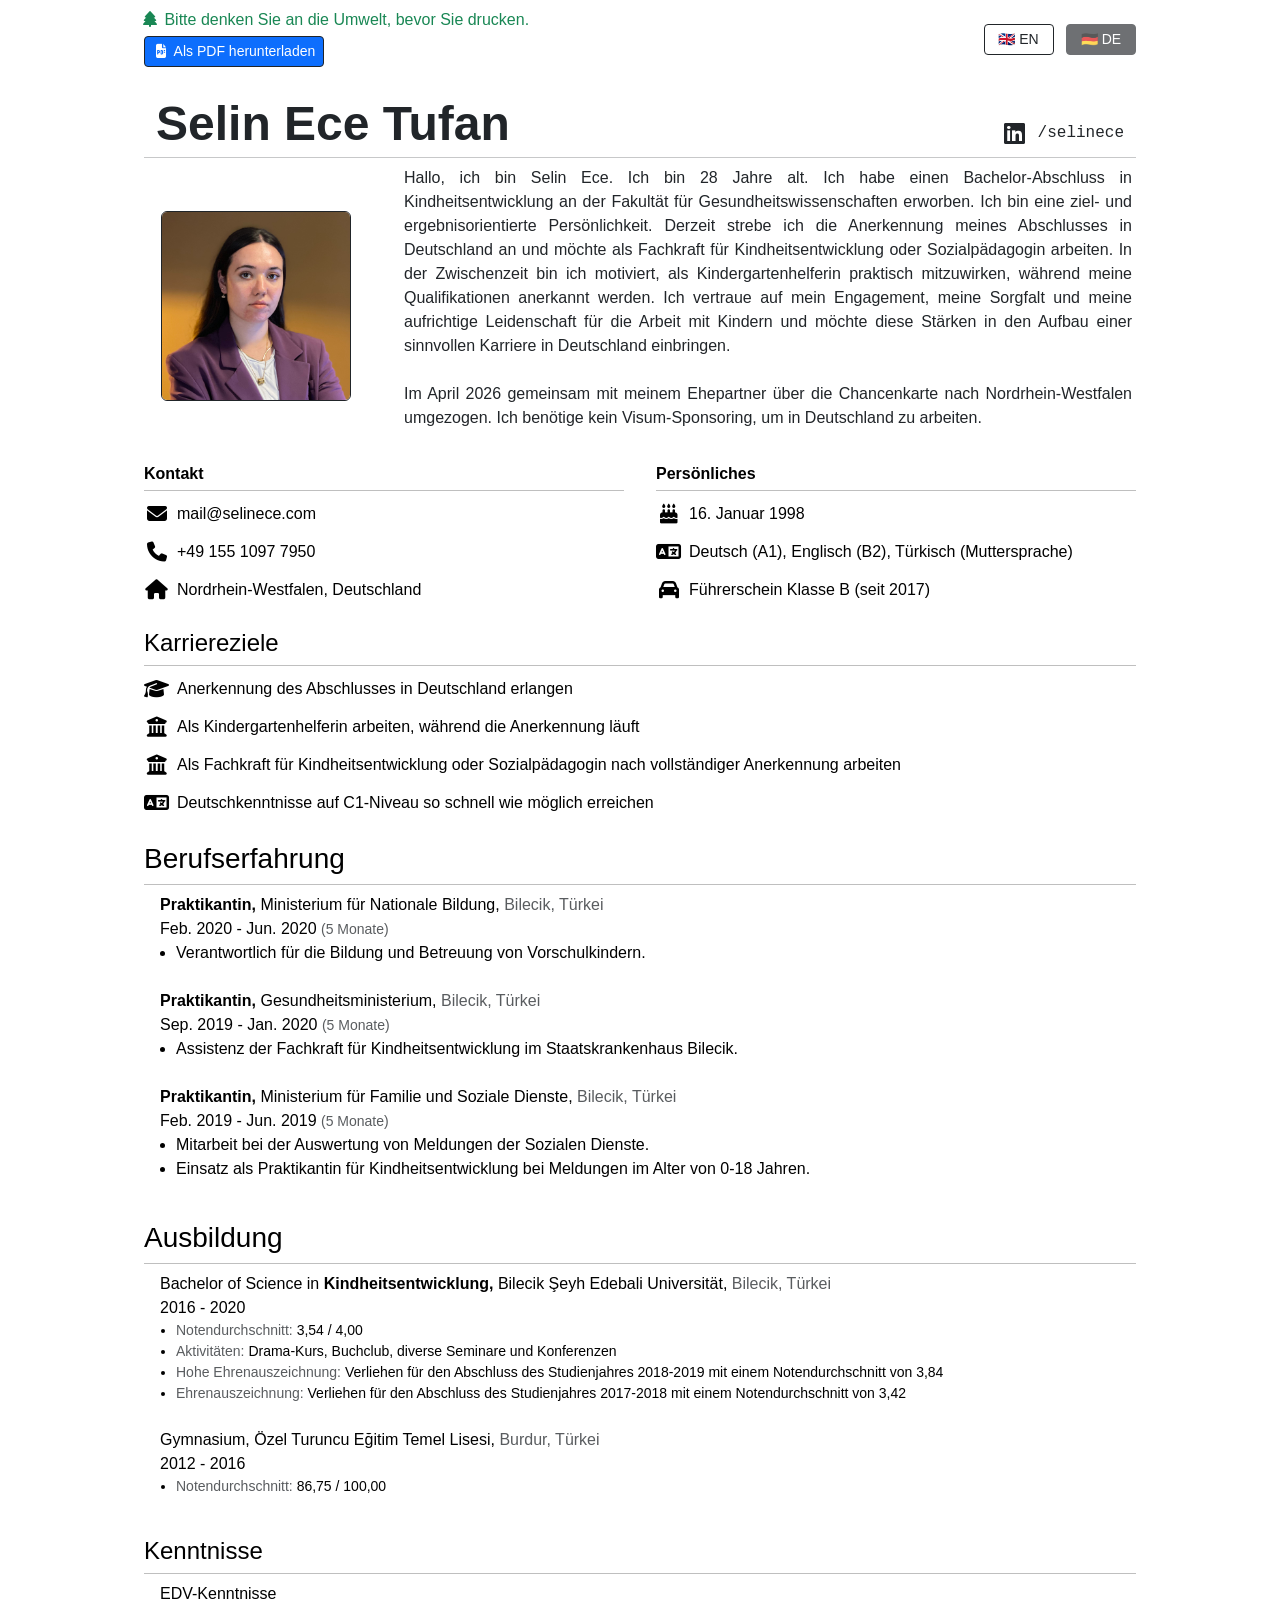
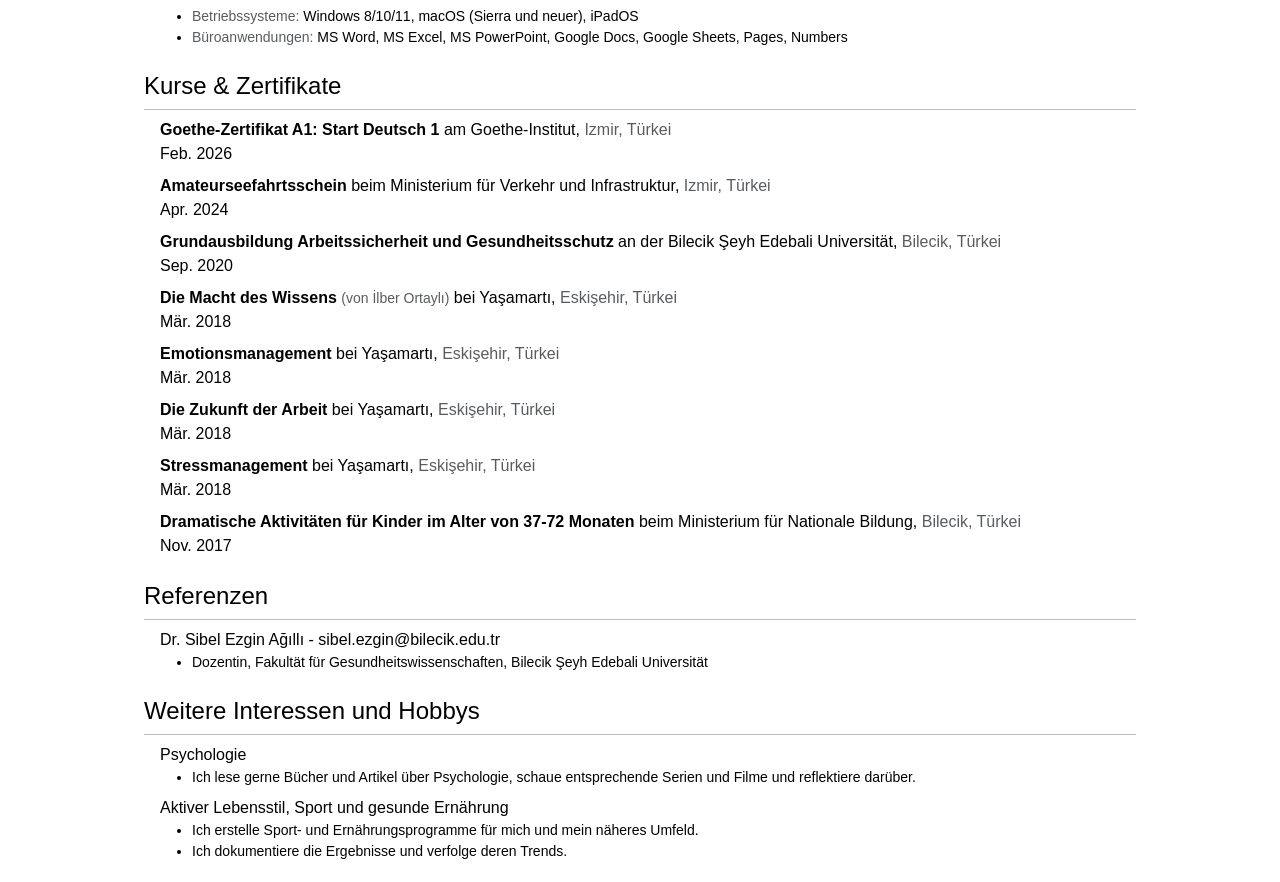
==== commit 8e768ae7: "UI improvements: language selector, spacing, layout tweaks" ====
--- a/de/index.html
+++ b/de/index.html
@@ -65,26 +65,25 @@
 <body>
 <div class="container content-width">
 
-    <div class="row d-print-none">
-        <div class="col text-end">
-            <a href="/" class="btn btn-sm btn-outline-dark m-1">🇬🇧 EN</a>
-            <a href="/de/" class="btn btn-sm btn-dark m-1 disabled">🇩🇪 DE</a>
-        </div>
-    </div>
-    <div class="row d-print-none">
-        <div class="col text-center">
+    <div class="row d-print-none align-items-center mt-2">
+        <div class="col text-start">
 			<span class="text-success">
 				<i class="fas fa-tree fa-fw"></i>
 				Bitte denken Sie an die Umwelt, bevor Sie drucken.
 			</span>
             <br>
-            <a class="btn btn-primary m-1 border border-dark" href="../pdf/de/Selin Ece Tufan.pdf"
+            <a class="btn btn-primary btn-sm m-1 border border-dark" href="../pdf/de/Selin Ece Tufan.pdf"
                role="button">
                 <i class="fas fa-file-pdf fa-fw"></i>
                 Als PDF herunterladen
             </a>
         </div>
-    </div>
+        <div class="col-auto text-end">
+            <a href="/" class="btn btn-sm btn-outline-dark m-1" style="min-width:70px;">🇬🇧 EN</a>
+            <a href="/de/" class="btn btn-sm btn-dark m-1 disabled" style="min-width:70px;">🇩🇪 DE</a>
+        </div>
+    </div>
+    <div class="mb-4 d-print-none"></div>
 
     <div class="row justify-content-between ms-1 me-1 align-items-end">
         <div class="col-12 col-md-auto">
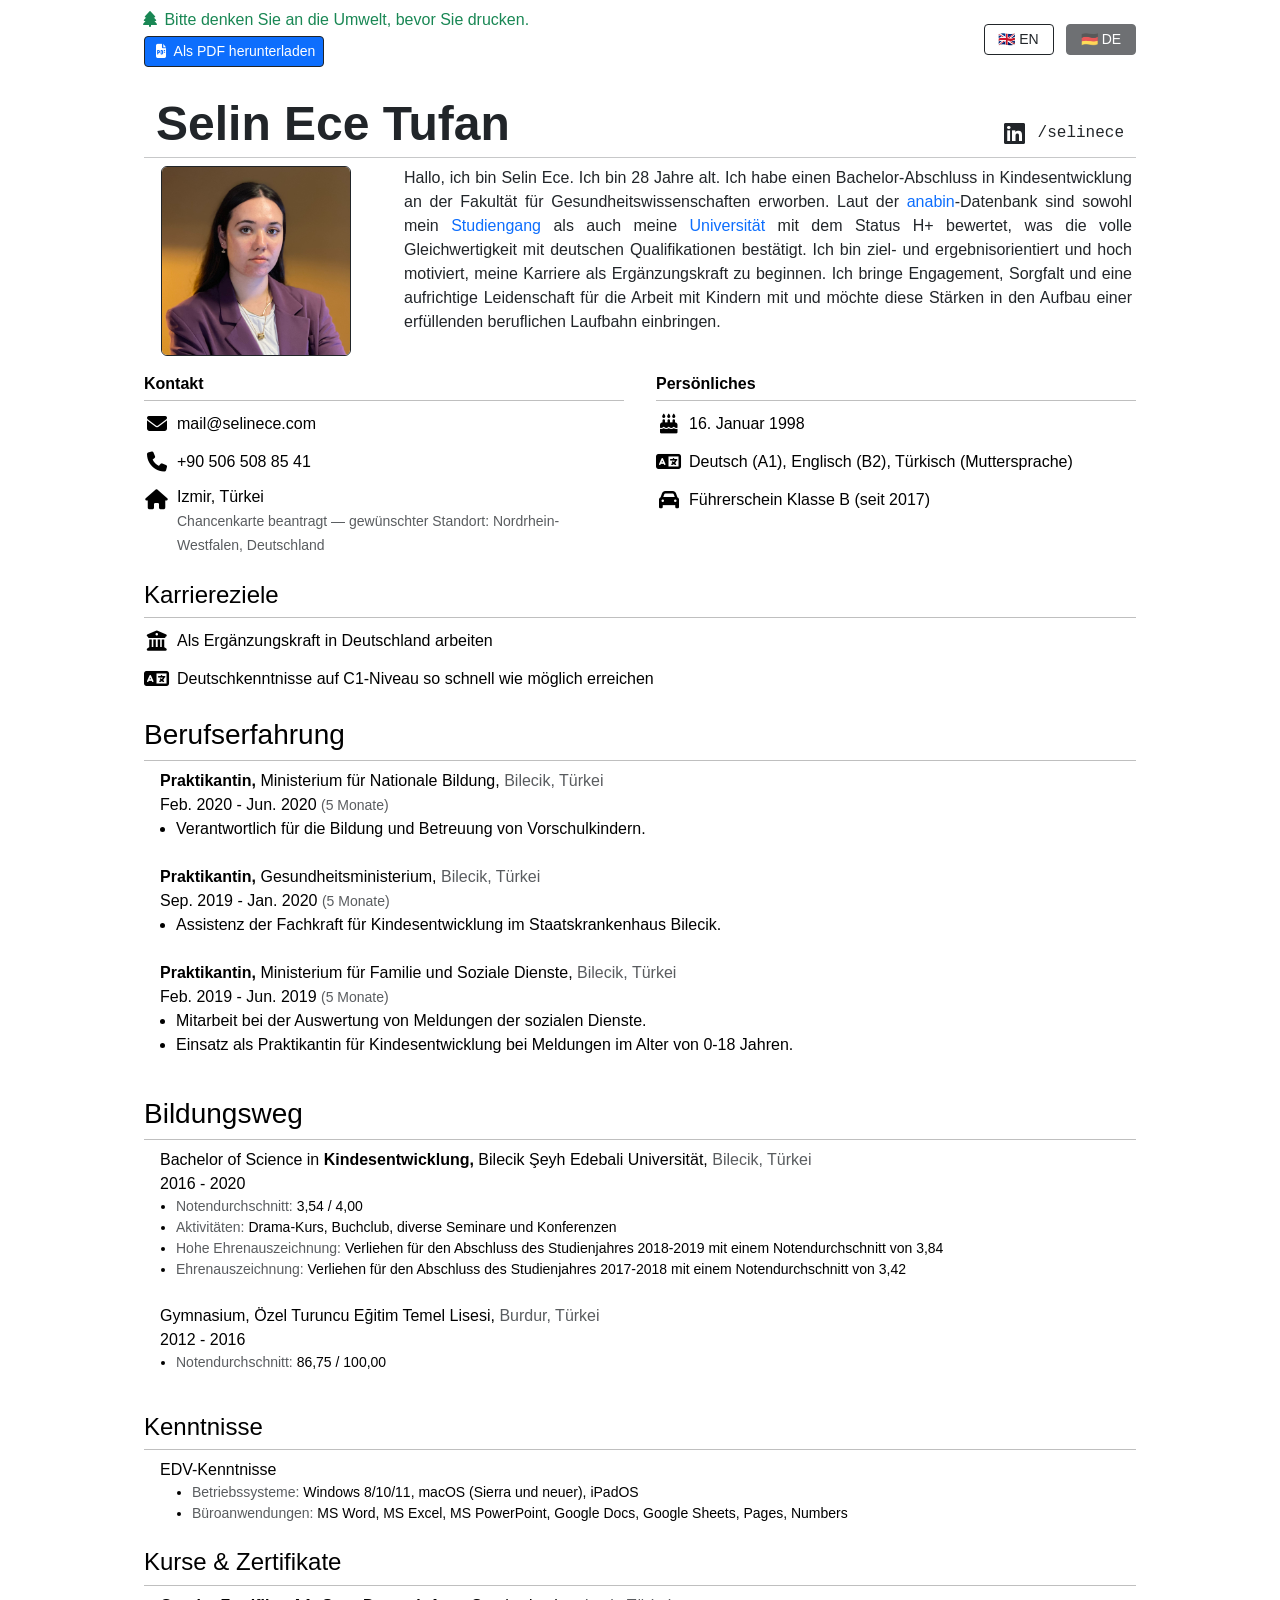
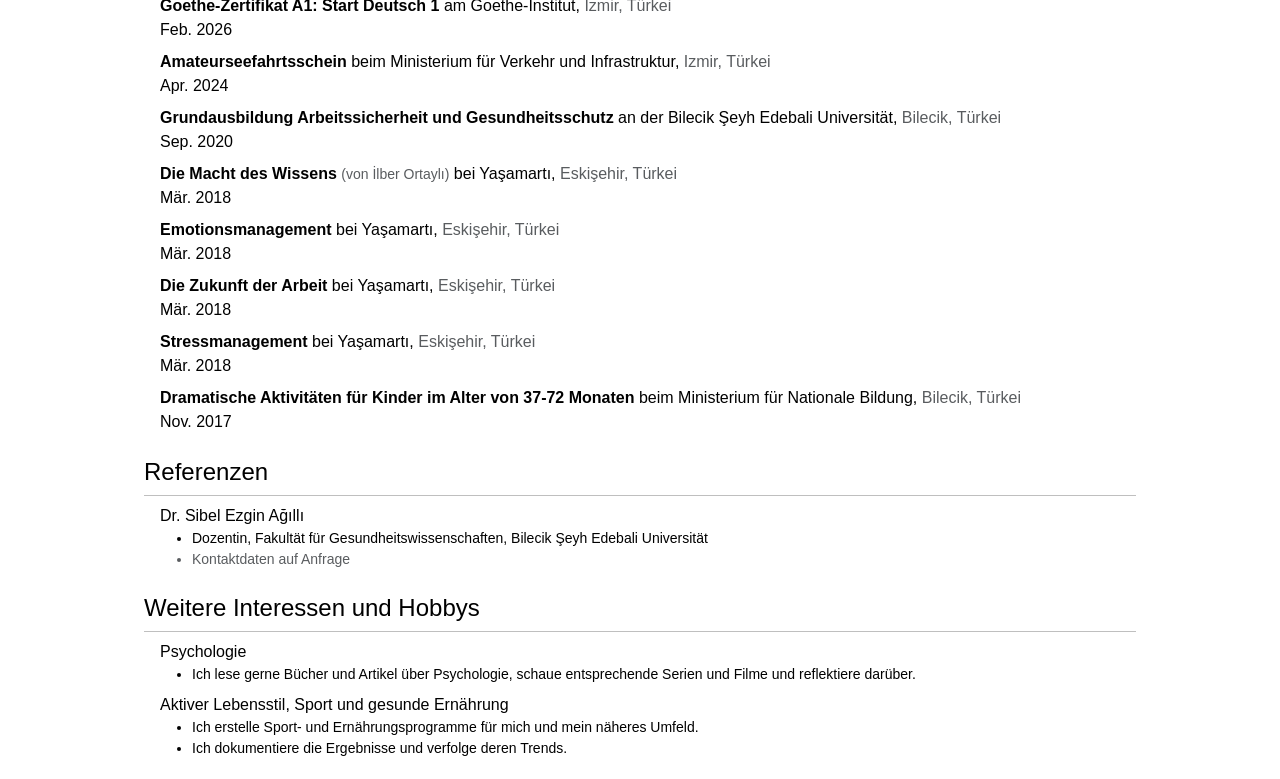
==== commit 55b975dc: "Update resume for Chancenkarte application - Add anabin H+ recognition references for degree and ins" ====
--- a/de/index.html
+++ b/de/index.html
@@ -46,8 +46,8 @@
         "email": "mail@selinece.com",
         "address": {
             "@type": "PostalAddress",
-            "addressRegion": "Nordrhein-Westfalen",
-            "addressCountry": "DE"
+            "addressLocality": "Izmir",
+            "addressCountry": "TR"
         },
         "sameAs": [
             "https://www.linkedin.com/in/selinece"
@@ -110,9 +110,7 @@
         </div>
         <div class="col ms-2 me-2">
             <p class="text-justify">
-                Hallo, ich bin Selin Ece. Ich bin 28 Jahre alt. Ich habe einen Bachelor-Abschluss in Kindheitsentwicklung an der Fakultät für Gesundheitswissenschaften erworben. Ich bin eine ziel- und ergebnisorientierte Persönlichkeit. Derzeit strebe ich die Anerkennung meines Abschlusses in Deutschland an und möchte als Fachkraft für Kindheitsentwicklung oder Sozialpädagogin arbeiten. In der Zwischenzeit bin ich motiviert, als Kindergartenhelferin praktisch mitzuwirken, während meine Qualifikationen anerkannt werden. Ich vertraue auf mein Engagement, meine Sorgfalt und meine aufrichtige Leidenschaft für die Arbeit mit Kindern und möchte diese Stärken in den Aufbau einer sinnvollen Karriere in Deutschland einbringen.
-                <br><br>
-                Im April 2026 gemeinsam mit meinem Ehepartner über die Chancenkarte nach Nordrhein-Westfalen umgezogen. Ich benötige kein Visum-Sponsoring, um in Deutschland zu arbeiten.
+                Hallo, ich bin Selin Ece. Ich bin 28 Jahre alt. Ich habe einen Bachelor-Abschluss in Kindesentwicklung an der Fakultät für Gesundheitswissenschaften erworben. Laut der <a href="https://anabin.kmk.org">anabin</a>-Datenbank sind sowohl mein <a href="../pdf/anabin-degree-child-development.pdf">Studiengang</a> als auch meine <a href="../pdf/anabin-institution-bilecik-seyh-edebali-university.pdf">Universität</a> mit dem Status H+ bewertet, was die volle Gleichwertigkeit mit deutschen Qualifikationen bestätigt. Ich bin ziel- und ergebnisorientiert und hoch motiviert, meine Karriere als Ergänzungskraft zu beginnen. Ich bringe Engagement, Sorgfalt und eine aufrichtige Leidenschaft für die Arbeit mit Kindern mit und möchte diese Stärken in den Aufbau einer erfüllenden beruflichen Laufbahn einbringen.
             </p>
         </div>
     </div>
@@ -137,11 +135,15 @@
                 </tr>
                 <tr>
                     <td class="text-center lead max-w-30"><i class="fas fa-phone fa-fw"></i></td>
-                    <td class="align-middle">+49 155 1097 7950</td>
+                    <td class="align-middle">+90 506 508 85 41</td>
                 </tr>
                 <tr>
                     <td class="text-center lead max-w-30"><i class="fas fa-home fa-fw"></i></td>
-                    <td class="align-middle">Nordrhein-Westfalen, Deutschland</td>
+                    <td class="align-middle">
+                        Izmir, Türkei
+                        <br>
+                        <span class="text-muted small">Chancenkarte beantragt — gewünschter Standort: Nordrhein-Westfalen, Deutschland</span>
+                    </td>
                 </tr>
                 </tbody>
             </table>
@@ -193,26 +195,10 @@
                 <tbody>
                 <tr>
                     <td class="text-center lead max-w-30">
-                        <i class="fas fa-graduation-cap fa-fw"></i>
+                        <i class="fas fa-building-columns fa-fw"></i>
                     </td>
                     <td class="align-middle">
-                        Anerkennung des Abschlusses in Deutschland erlangen
-                    </td>
-                </tr>
-                <tr>
-                    <td class="text-center lead max-w-30">
-                        <i class="fas fa-building-columns fa-fw"></i>
-                    </td>
-                    <td class="align-middle">
-                        Als Kindergartenhelferin arbeiten, während die Anerkennung läuft
-                    </td>
-                </tr>
-                <tr>
-                    <td class="text-center lead max-w-30">
-                        <i class="fas fa-building-columns fa-fw"></i>
-                    </td>
-                    <td class="align-middle">
-                        Als Fachkraft für Kindheitsentwicklung oder Sozialpädagogin nach vollständiger Anerkennung arbeiten
+                        Als Ergänzungskraft in Deutschland arbeiten
                     </td>
                 </tr>
                 <tr>
@@ -294,7 +280,7 @@
                 <tr>
                     <td class="text-justify mt-0 pt-0" colspan="2">
                         <ul>
-                            <li>Assistenz der Fachkraft für Kindheitsentwicklung im Staatskrankenhaus Bilecik.
+                            <li>Assistenz der Fachkraft für Kindesentwicklung im Staatskrankenhaus Bilecik.
                             </li>
                         </ul>
                     </td>
@@ -321,9 +307,9 @@
                 <tr>
                     <td class="text-justify mt-0 pt-0" colspan="2">
                         <ul>
-                            <li>Mitarbeit bei der Auswertung von Meldungen der Sozialen Dienste.
-                            </li>
-                            <li>Einsatz als Praktikantin für Kindheitsentwicklung bei Meldungen im Alter von 0-18 Jahren.
+                            <li>Mitarbeit bei der Auswertung von Meldungen der sozialen Dienste.
+                            </li>
+                            <li>Einsatz als Praktikantin für Kindesentwicklung bei Meldungen im Alter von 0-18 Jahren.
                             </li>
                         </ul>
                     </td>
@@ -338,7 +324,7 @@
                 <thead>
                 <tr>
                     <th colspan="2" scope="col">
-                        <p class="h3 m-0">Ausbildung</p>
+                        <p class="h3 m-0">Bildungsweg</p>
                     </th>
                 </tr>
                 <tr>
@@ -353,7 +339,7 @@
                         <div class="row justify-content-between me-1 ms-1">
                             <div>
                                 Bachelor of Science in
-                                <b>Kindheitsentwicklung, </b>
+                                <b>Kindesentwicklung, </b>
                                     Bilecik Şeyh Edebali Universität,
                                 <span class="text-muted">
 									Bilecik, Türkei
@@ -608,11 +594,14 @@
                     <td colspan="2">
                         <div class="row justify-content-between me-1 ms-1">
                             <div>
-                                Dr. Sibel Ezgin Ağıllı - sibel.ezgin@bilecik.edu.tr
+                                Dr. Sibel Ezgin Ağıllı
                                 <br>
                                 <ul class="m-0">
                                     <li class="small">
                                         Dozentin, Fakultät für Gesundheitswissenschaften, Bilecik Şeyh Edebali Universität
+                                    </li>
+                                    <li class="small text-muted">
+                                        Kontaktdaten auf Anfrage
                                     </li>
                                 </ul>
                             </div>
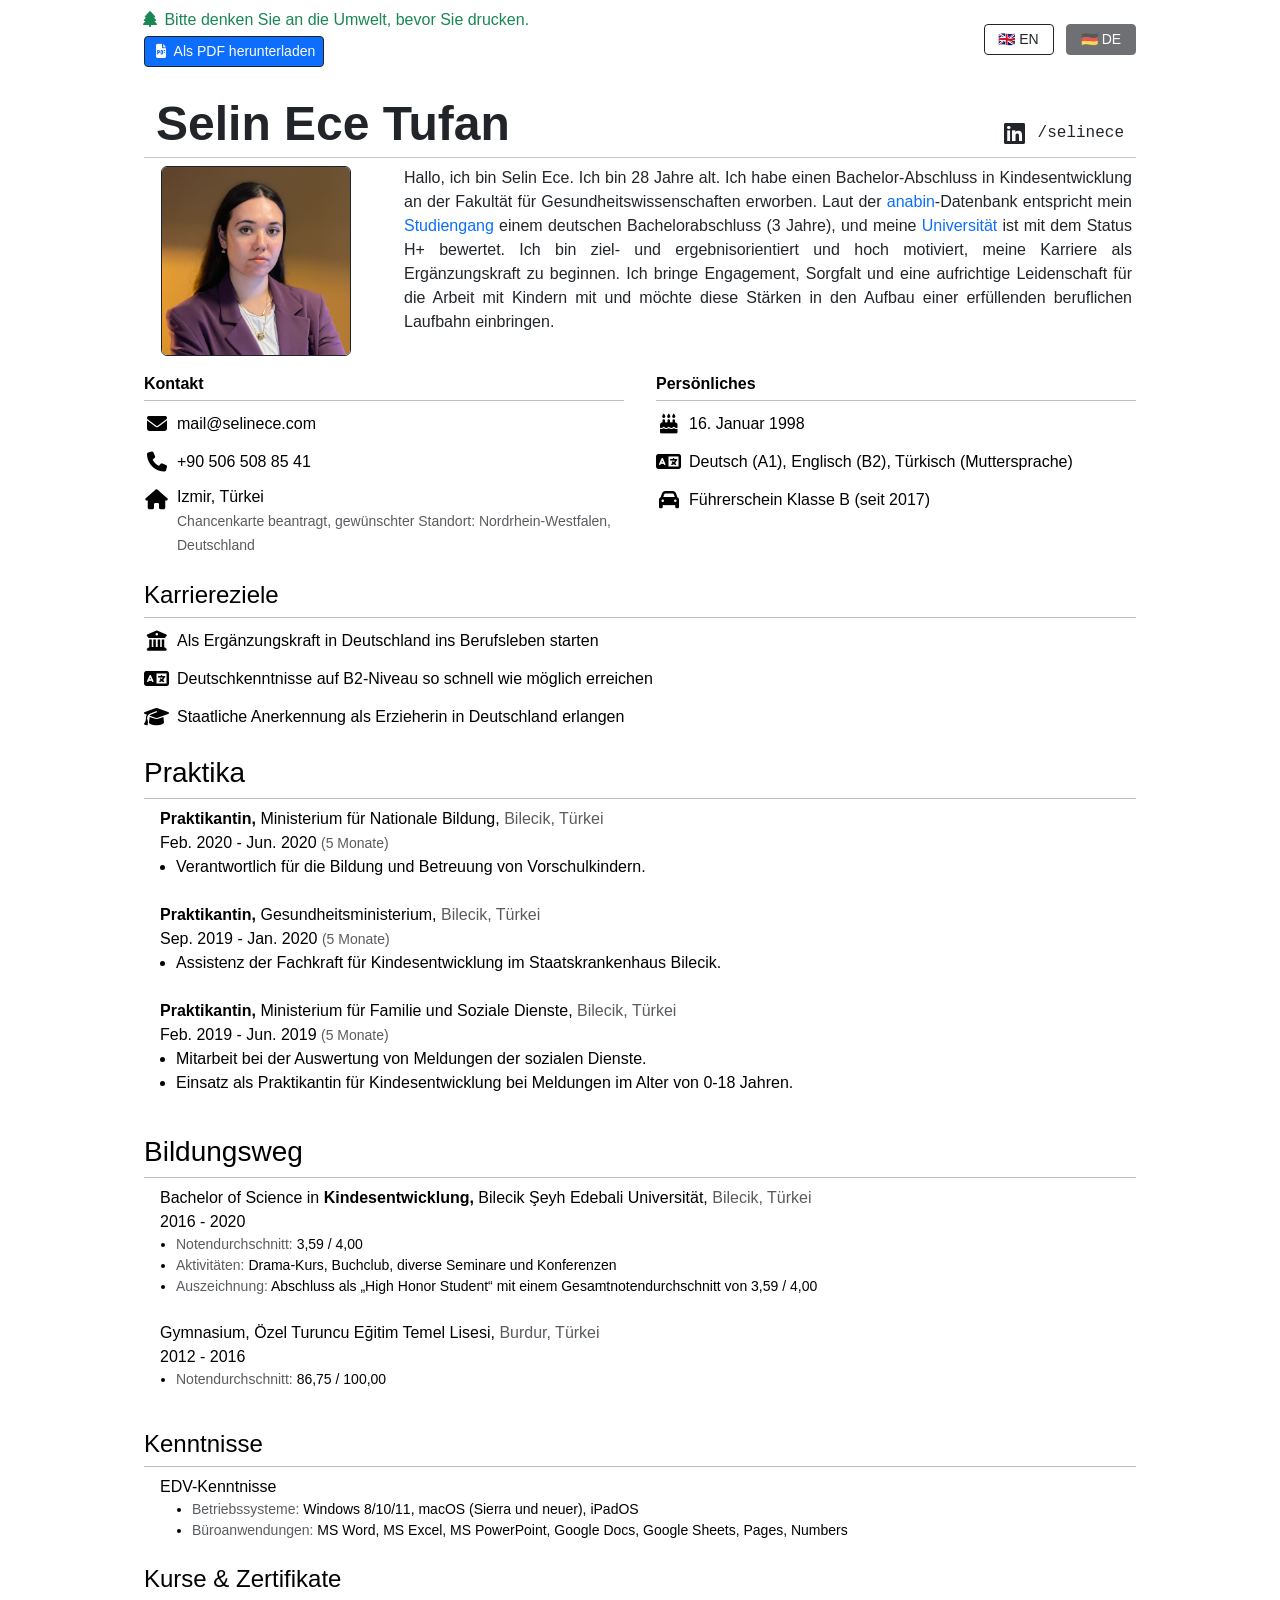
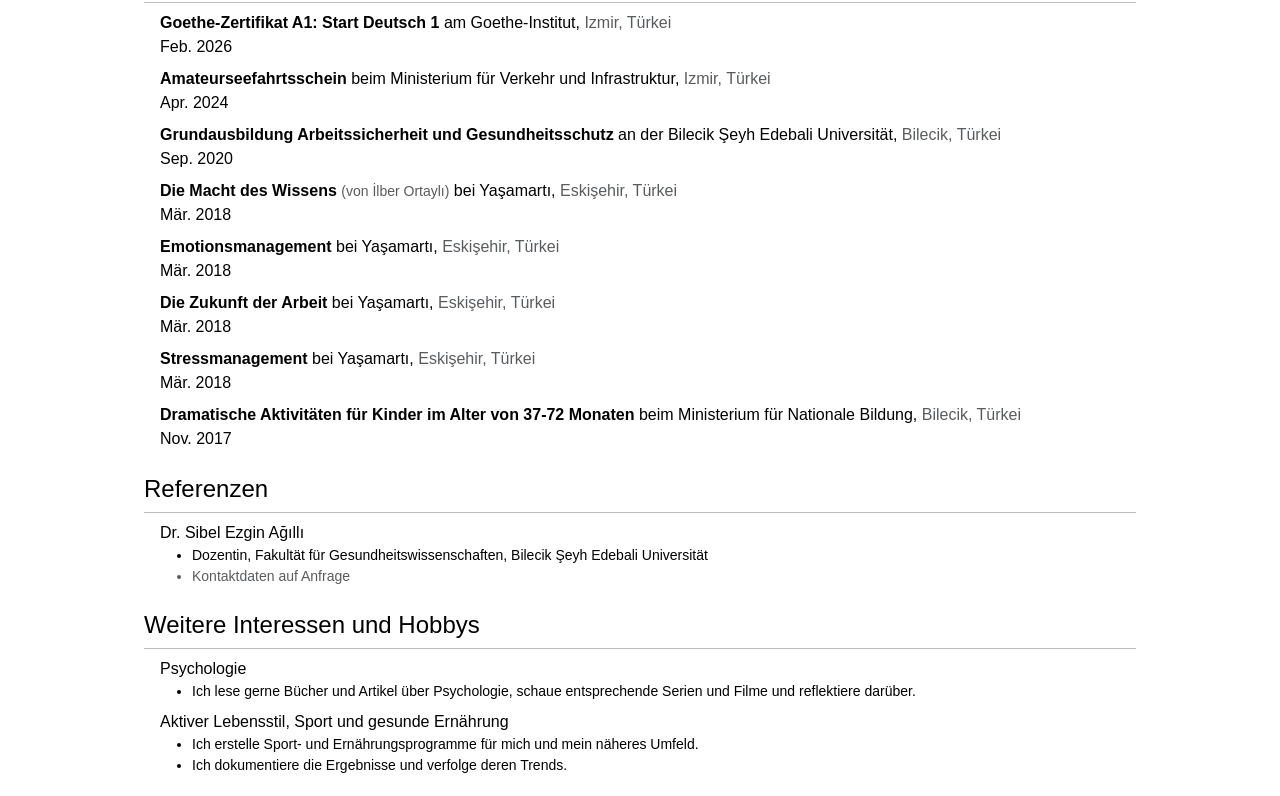
==== commit 1e0e54d6: "Correct CV claims for Chancenkarte submission - Separate anabin degree equivalence and institution H" ====
--- a/de/index.html
+++ b/de/index.html
@@ -6,7 +6,7 @@
     <meta charset="utf-8">
     <meta name="keywords"
           content="Selin Ece Tufan">
-    <meta name="description" content="Selin Ece Tufan — Persönliche Webseite">
+    <meta name="description" content="Selin Ece Tufan - Persönliche Webseite">
     <meta name="author" content="Selin Ece Tufan">
     <meta name="google" content="notranslate"/>
     <meta name="viewport" content="width=device-width, initial-scale=1">
@@ -19,14 +19,14 @@
     <!-- Open Graph -->
     <meta property="og:type" content="website">
     <meta property="og:title" content="Selin Ece Tufan">
-    <meta property="og:description" content="Selin Ece Tufan — Persönliche Webseite">
+    <meta property="og:description" content="Selin Ece Tufan - Persönliche Webseite">
     <meta property="og:url" content="https://selinece.com/de/">
     <meta property="og:site_name" content="Selin Ece Tufan">
 
     <!-- Twitter/X Card -->
     <meta name="twitter:card" content="summary">
     <meta name="twitter:title" content="Selin Ece Tufan">
-    <meta name="twitter:description" content="Selin Ece Tufan — Persönliche Webseite">
+    <meta name="twitter:description" content="Selin Ece Tufan - Persönliche Webseite">
     <link rel="stylesheet" href="https://cdn.jsdelivr.net/npm/bootstrap@5.3.8/dist/css/bootstrap.min.css"
           integrity="sha384-sRIl4kxILFvY47J16cr9ZwB07vP4J8+LH7qKQnuqkuIAvNWLzeN8tE5YBujZqJLB" crossorigin="anonymous">
     <link href="../assets/fontawesome-free-6.2.1-web/css/fontawesome.css" rel="stylesheet">
@@ -110,7 +110,7 @@
         </div>
         <div class="col ms-2 me-2">
             <p class="text-justify">
-                Hallo, ich bin Selin Ece. Ich bin 28 Jahre alt. Ich habe einen Bachelor-Abschluss in Kindesentwicklung an der Fakultät für Gesundheitswissenschaften erworben. Laut der <a href="https://anabin.kmk.org">anabin</a>-Datenbank sind sowohl mein <a href="../pdf/anabin-degree-child-development.pdf">Studiengang</a> als auch meine <a href="../pdf/anabin-institution-bilecik-seyh-edebali-university.pdf">Universität</a> mit dem Status H+ bewertet, was die volle Gleichwertigkeit mit deutschen Qualifikationen bestätigt. Ich bin ziel- und ergebnisorientiert und hoch motiviert, meine Karriere als Ergänzungskraft zu beginnen. Ich bringe Engagement, Sorgfalt und eine aufrichtige Leidenschaft für die Arbeit mit Kindern mit und möchte diese Stärken in den Aufbau einer erfüllenden beruflichen Laufbahn einbringen.
+                Hallo, ich bin Selin Ece. Ich bin 28 Jahre alt. Ich habe einen Bachelor-Abschluss in Kindesentwicklung an der Fakultät für Gesundheitswissenschaften erworben. Laut der <a href="https://anabin.kmk.org">anabin</a>-Datenbank entspricht mein <a href="../pdf/anabin-degree-child-development.pdf">Studiengang</a> einem deutschen Bachelorabschluss (3 Jahre), und meine <a href="../pdf/anabin-institution-bilecik-seyh-edebali-university.pdf">Universität</a> ist mit dem Status H+ bewertet. Ich bin ziel- und ergebnisorientiert und hoch motiviert, meine Karriere als Ergänzungskraft zu beginnen. Ich bringe Engagement, Sorgfalt und eine aufrichtige Leidenschaft für die Arbeit mit Kindern mit und möchte diese Stärken in den Aufbau einer erfüllenden beruflichen Laufbahn einbringen.
             </p>
         </div>
     </div>
@@ -142,7 +142,7 @@
                     <td class="align-middle">
                         Izmir, Türkei
                         <br>
-                        <span class="text-muted small">Chancenkarte beantragt — gewünschter Standort: Nordrhein-Westfalen, Deutschland</span>
+                        <span class="text-muted small">Chancenkarte beantragt, gewünschter Standort: Nordrhein-Westfalen, Deutschland</span>
                     </td>
                 </tr>
                 </tbody>
@@ -198,7 +198,7 @@
                         <i class="fas fa-building-columns fa-fw"></i>
                     </td>
                     <td class="align-middle">
-                        Als Ergänzungskraft in Deutschland arbeiten
+                        Als Ergänzungskraft in Deutschland ins Berufsleben starten
                     </td>
                 </tr>
                 <tr>
@@ -206,7 +206,15 @@
                         <i class="fas fa-language fa-fw"></i>
                     </td>
                     <td class="align-middle">
-                        Deutschkenntnisse auf C1-Niveau so schnell wie möglich erreichen
+                        Deutschkenntnisse auf B2-Niveau so schnell wie möglich erreichen
+                    </td>
+                </tr>
+                <tr>
+                    <td class="text-center lead max-w-30">
+                        <i class="fas fa-graduation-cap fa-fw"></i>
+                    </td>
+                    <td class="align-middle">
+                        Staatliche Anerkennung als Erzieherin in Deutschland erlangen
                     </td>
                 </tr>
                 </tbody>
@@ -220,7 +228,7 @@
                 <tr>
                     <th colspan="2" scope="col">
                         <p class="h3 m-0">
-                            Berufserfahrung
+                            Praktika
                         </p>
                     </th>
                 </tr>
@@ -358,7 +366,7 @@
 								<span class="text-muted">
 									Notendurchschnitt:
 								</span>
-                                3,54 / 4,00
+                                3,59 / 4,00
                             </li>
                             <li class="small">
 								<span class="text-muted">
@@ -368,15 +376,9 @@
                             </li>
                             <li class="small">
 								<span class="text-muted">
-									Hohe Ehrenauszeichnung:
-								</span>
-                                Verliehen für den Abschluss des Studienjahres 2018-2019 mit einem Notendurchschnitt von 3,84
-                            </li>
-                            <li class="small">
-								<span class="text-muted">
-									Ehrenauszeichnung:
-								</span>
-                                Verliehen für den Abschluss des Studienjahres 2017-2018 mit einem Notendurchschnitt von 3,42
+									Auszeichnung:
+								</span>
+                                Abschluss als „High Honor Student“ mit einem Gesamtnotendurchschnitt von 3,59 / 4,00
                             </li>
                         </ul>
                     </td>
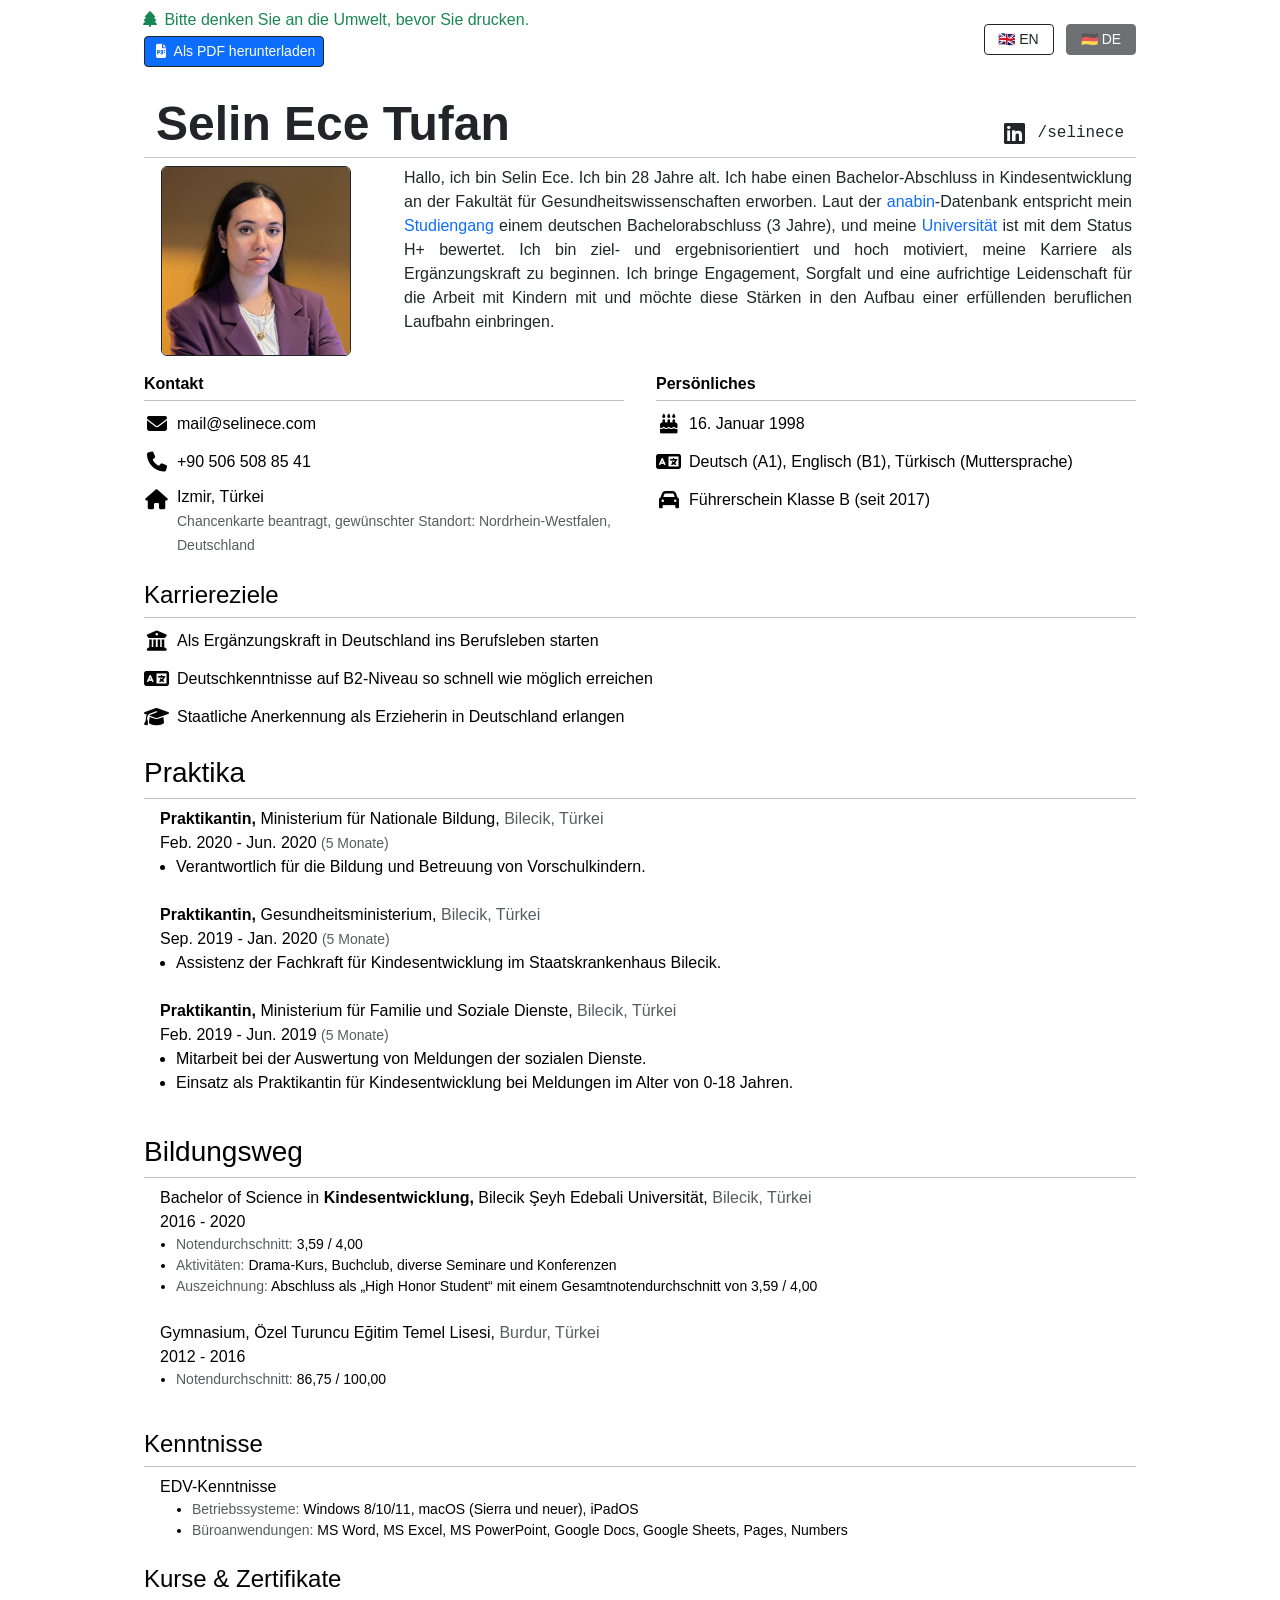
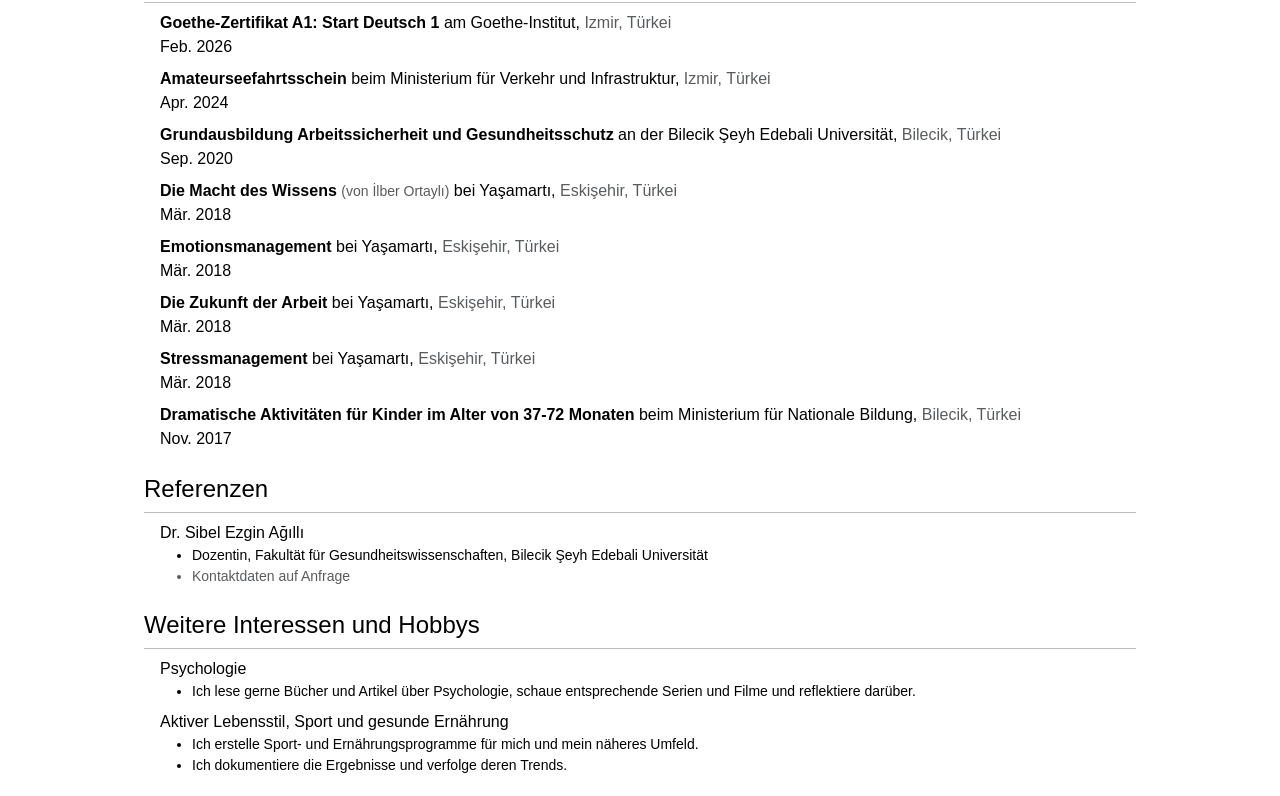
==== commit 18efeaed: "English B2 to B1" ====
--- a/de/index.html
+++ b/de/index.html
@@ -167,7 +167,7 @@
                 </tr>
                 <tr>
                     <td class="text-center lead max-w-30"><i class="fas fa-language"></i></td>
-                    <td class="align-middle">Deutsch (A1), Englisch (B2), Türkisch (Muttersprache)</td>
+                    <td class="align-middle">Deutsch (A1), Englisch (B1), Türkisch (Muttersprache)</td>
                 </tr>
                 <tr>
                     <td class="text-center lead max-w-30"><i class="fas fa-car"></i></td>
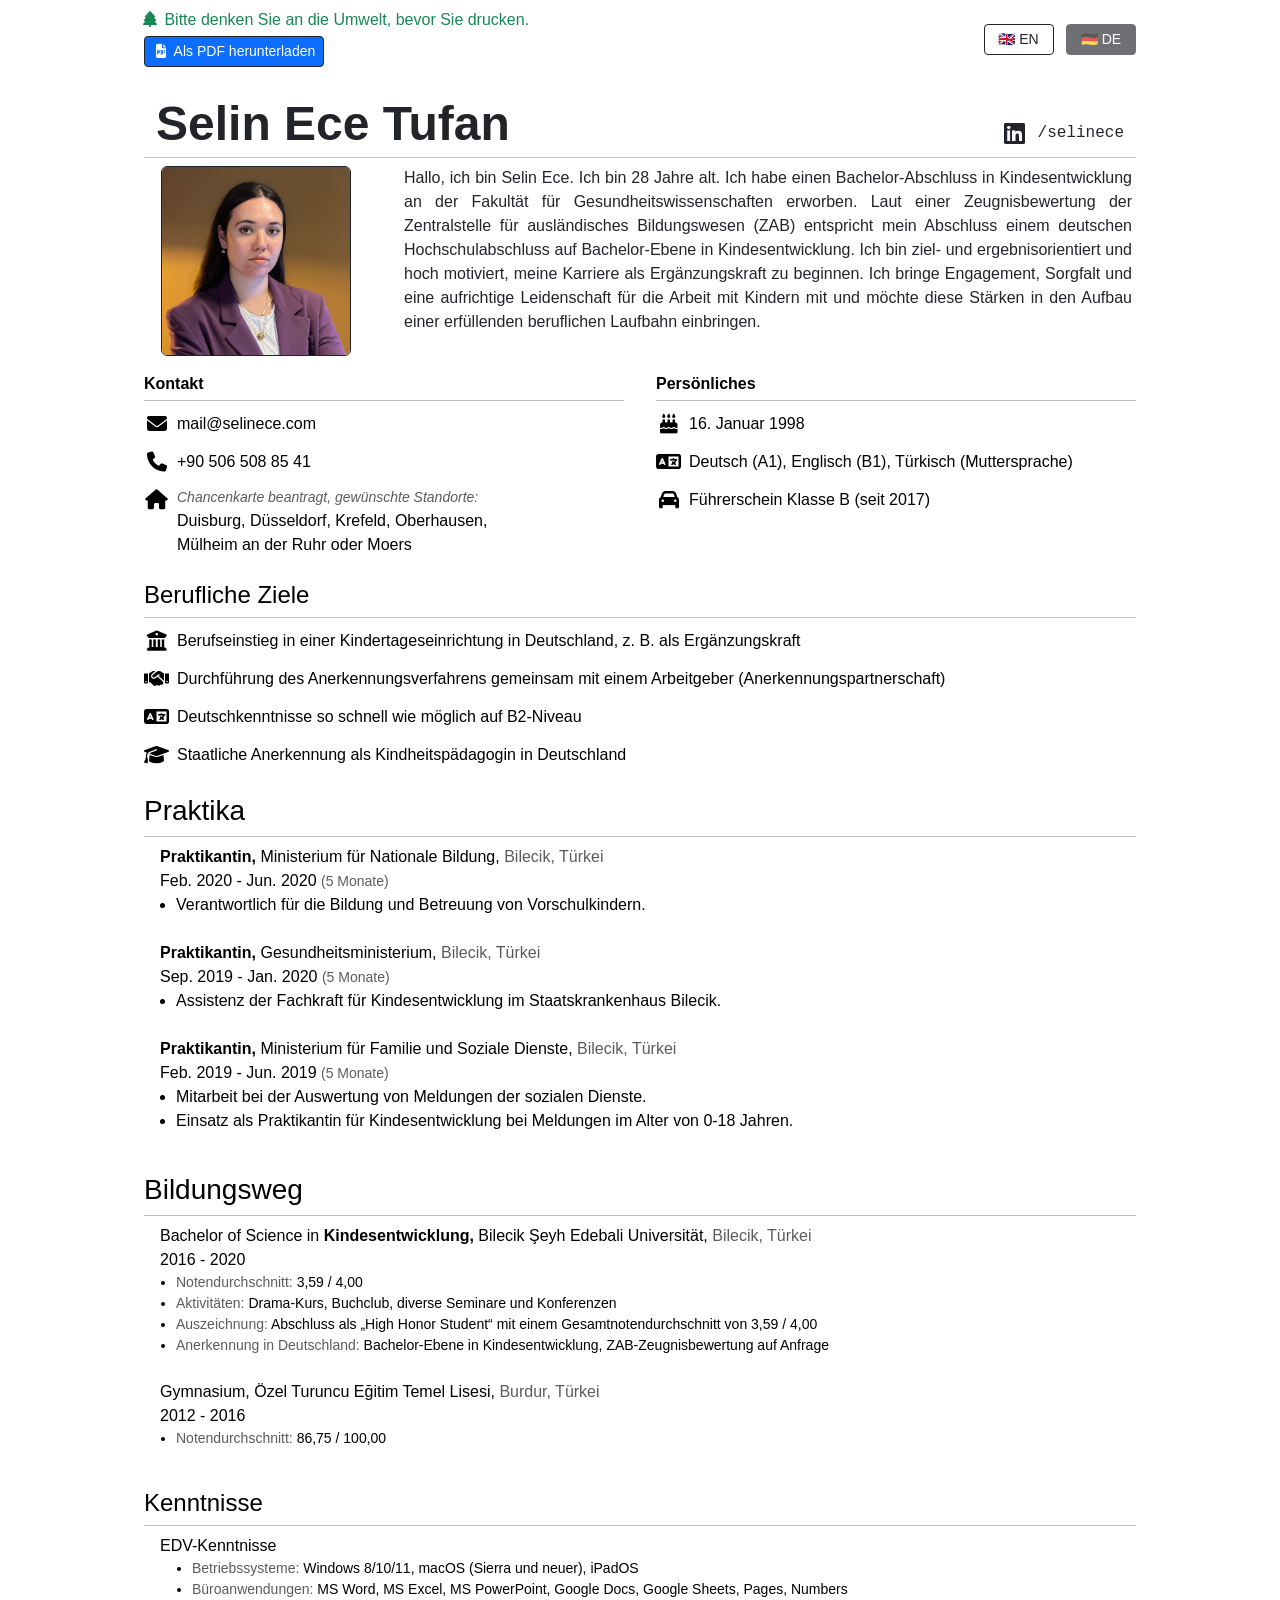
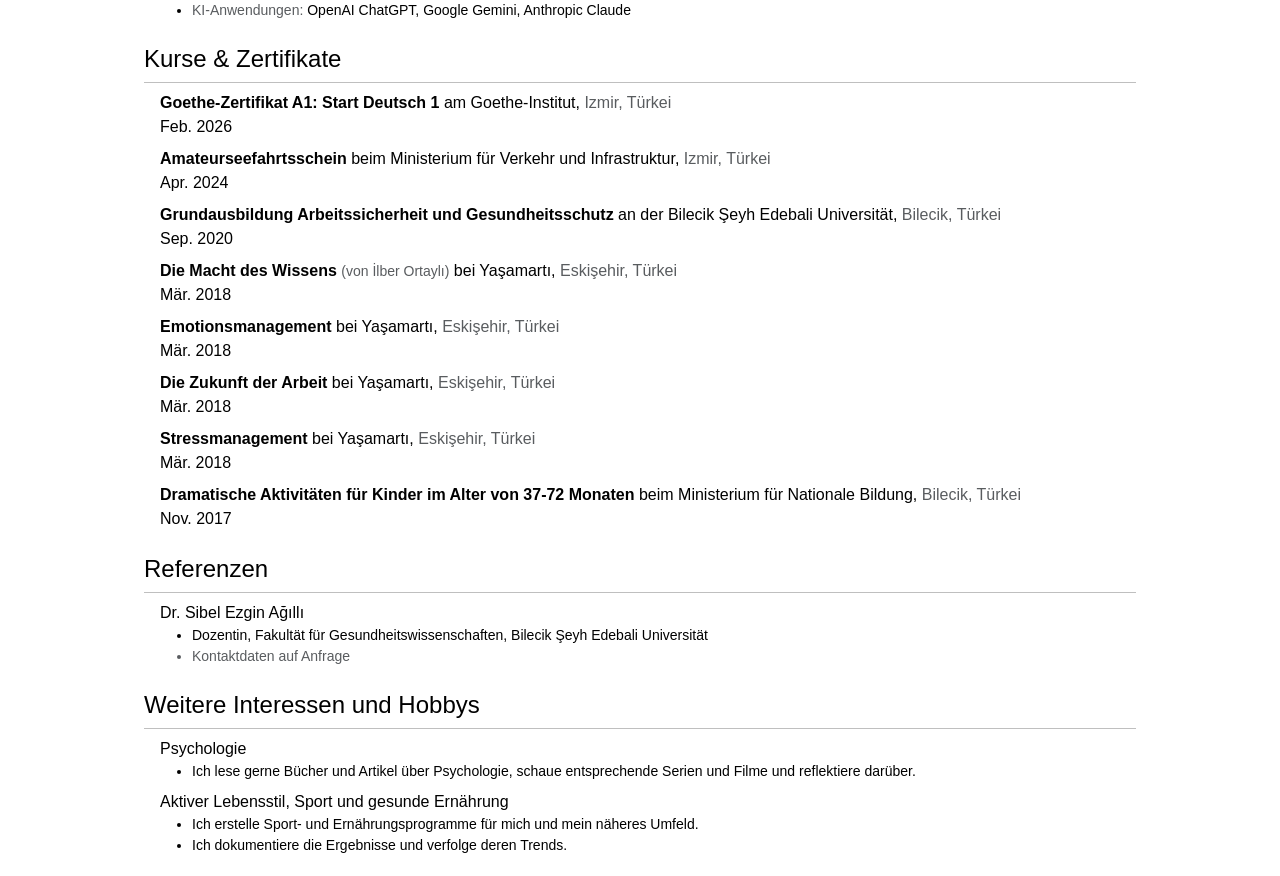
==== commit b1795902: "Replace anabin references with ZAB evaluation, update career goals and contact - Remove anabin PDFs " ====
--- a/de/index.html
+++ b/de/index.html
@@ -110,7 +110,7 @@
         </div>
         <div class="col ms-2 me-2">
             <p class="text-justify">
-                Hallo, ich bin Selin Ece. Ich bin 28 Jahre alt. Ich habe einen Bachelor-Abschluss in Kindesentwicklung an der Fakultät für Gesundheitswissenschaften erworben. Laut der <a href="https://anabin.kmk.org">anabin</a>-Datenbank entspricht mein <a href="../pdf/anabin-degree-child-development.pdf">Studiengang</a> einem deutschen Bachelorabschluss (3 Jahre), und meine <a href="../pdf/anabin-institution-bilecik-seyh-edebali-university.pdf">Universität</a> ist mit dem Status H+ bewertet. Ich bin ziel- und ergebnisorientiert und hoch motiviert, meine Karriere als Ergänzungskraft zu beginnen. Ich bringe Engagement, Sorgfalt und eine aufrichtige Leidenschaft für die Arbeit mit Kindern mit und möchte diese Stärken in den Aufbau einer erfüllenden beruflichen Laufbahn einbringen.
+                Hallo, ich bin Selin Ece. Ich bin 28 Jahre alt. Ich habe einen Bachelor-Abschluss in Kindesentwicklung an der Fakultät für Gesundheitswissenschaften erworben. Laut einer Zeugnisbewertung der Zentralstelle für ausländisches Bildungswesen (ZAB) entspricht mein Abschluss einem deutschen Hochschulabschluss auf Bachelor-Ebene in Kindesentwicklung. Ich bin ziel- und ergebnisorientiert und hoch motiviert, meine Karriere als Ergänzungskraft zu beginnen. Ich bringe Engagement, Sorgfalt und eine aufrichtige Leidenschaft für die Arbeit mit Kindern mit und möchte diese Stärken in den Aufbau einer erfüllenden beruflichen Laufbahn einbringen.
             </p>
         </div>
     </div>
@@ -140,9 +140,9 @@
                 <tr>
                     <td class="text-center lead max-w-30"><i class="fas fa-home fa-fw"></i></td>
                     <td class="align-middle">
-                        Izmir, Türkei
+                        <span class="text-muted fst-italic small">Chancenkarte beantragt, gewünschte Standorte:</span>
                         <br>
-                        <span class="text-muted small">Chancenkarte beantragt, gewünschter Standort: Nordrhein-Westfalen, Deutschland</span>
+                        Duisburg, Düsseldorf, Krefeld, Oberhausen, <span class="text-nowrap">Mülheim an der Ruhr</span> oder Moers
                     </td>
                 </tr>
                 </tbody>
@@ -183,7 +183,7 @@
                 <thead>
                 <tr>
                     <th colspan="2" scope="col">
-                        <p class="h4 m-0">Karriereziele</p>
+                        <p class="h4 m-0">Berufliche Ziele</p>
                     </th>
                 </tr>
                 <tr>
@@ -198,7 +198,15 @@
                         <i class="fas fa-building-columns fa-fw"></i>
                     </td>
                     <td class="align-middle">
-                        Als Ergänzungskraft in Deutschland ins Berufsleben starten
+                        Berufseinstieg in einer Kindertageseinrichtung in Deutschland, z. B. als Ergänzungskraft
+                    </td>
+                </tr>
+                <tr>
+                    <td class="text-center lead max-w-30">
+                        <i class="fas fa-handshake fa-fw"></i>
+                    </td>
+                    <td class="align-middle">
+                        Durchführung des Anerkennungsverfahrens gemeinsam mit einem Arbeitgeber (Anerkennungspartnerschaft)
                     </td>
                 </tr>
                 <tr>
@@ -206,7 +214,7 @@
                         <i class="fas fa-language fa-fw"></i>
                     </td>
                     <td class="align-middle">
-                        Deutschkenntnisse auf B2-Niveau so schnell wie möglich erreichen
+                        Deutschkenntnisse so schnell wie möglich auf B2-Niveau
                     </td>
                 </tr>
                 <tr>
@@ -214,7 +222,7 @@
                         <i class="fas fa-graduation-cap fa-fw"></i>
                     </td>
                     <td class="align-middle">
-                        Staatliche Anerkennung als Erzieherin in Deutschland erlangen
+                        Staatliche Anerkennung als Kindheitspädagogin in Deutschland
                     </td>
                 </tr>
                 </tbody>
@@ -379,6 +387,12 @@
 									Auszeichnung:
 								</span>
                                 Abschluss als „High Honor Student“ mit einem Gesamtnotendurchschnitt von 3,59 / 4,00
+                            </li>
+                            <li class="small">
+								<span class="text-muted">
+									Anerkennung in Deutschland:
+								</span>
+                                Bachelor-Ebene in Kindesentwicklung, ZAB-Zeugnisbewertung auf Anfrage
                             </li>
                         </ul>
                     </td>
@@ -450,6 +464,12 @@
 										</span>
                                         MS Word, MS Excel, MS PowerPoint, Google Docs, Google Sheets, Pages, Numbers
                                     </li>
+                                    <li class="small">
+										<span class="text-muted">
+											KI-Anwendungen:
+										</span>
+                                        OpenAI ChatGPT, Google Gemini, Anthropic Claude
+                                    </li>
                                 </ul>
                             </div>
                         </div>
